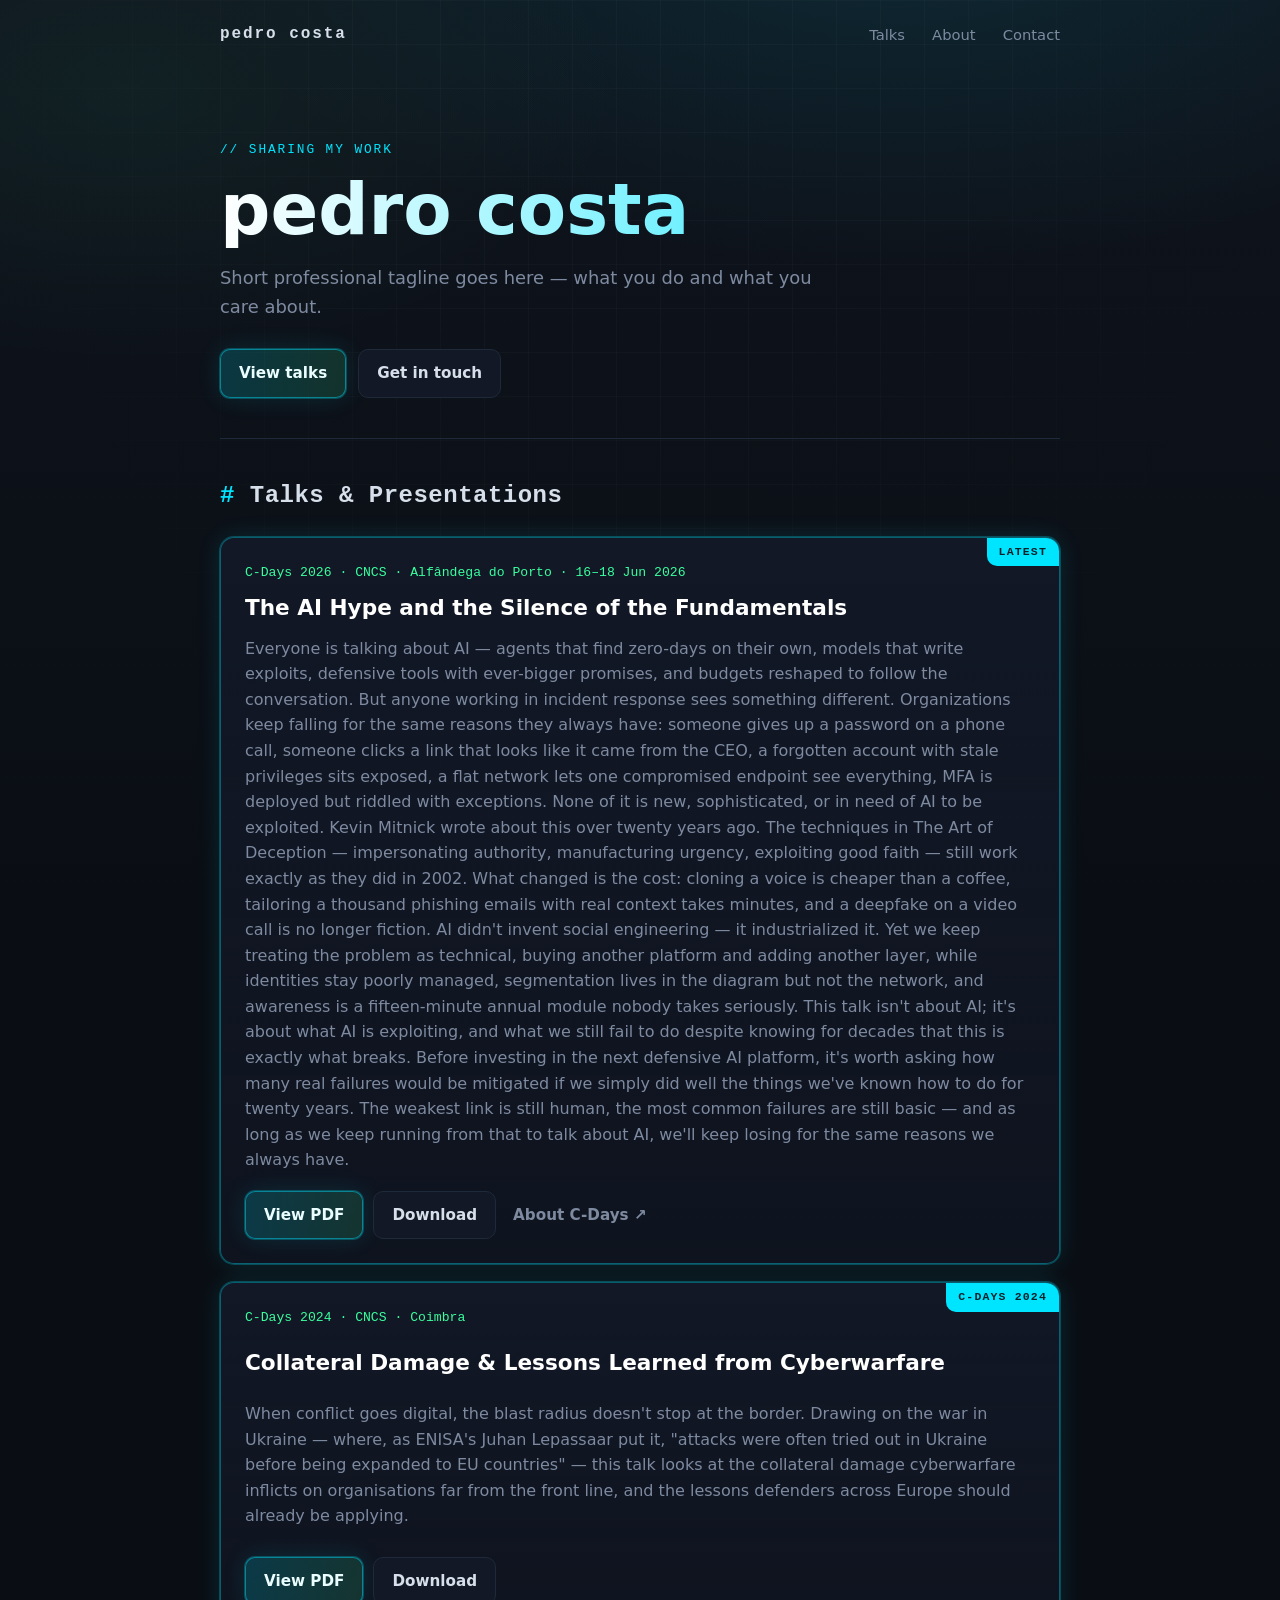
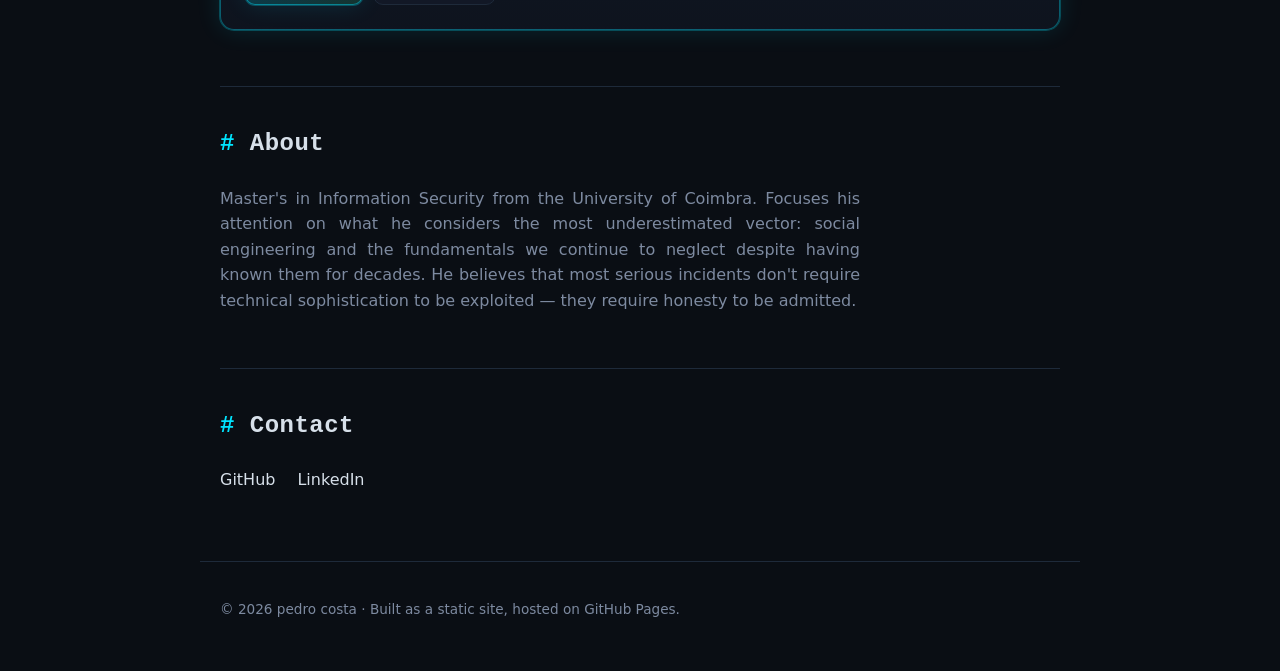
==== index.html @ d0ec18e5 "Update index.html" ====
<!DOCTYPE html>
<html lang="en">
<head>
  <meta charset="UTF-8" />
  <meta name="viewport" content="width=device-width, initial-scale=1.0" />
  <title>pedro costa — Work &amp; Talks</title>
  <meta name="description" content="Landing page sharing my work, talks, and presentations — including C-Days 2026." />
  <!-- Open Graph / social preview -->
  <meta property="og:type" content="website" />
  <meta property="og:title" content="pedro costa — Work &amp; Talks" />
  <meta property="og:description" content="My work, talks, and presentations — including C-Days 2026." />
  <meta property="og:url" content="https://github.com/w33w33/" />
  <link rel="icon" type="image/svg+xml" href="assets/favicon.svg" />
  <link rel="stylesheet" href="css/style.css" />
</head>
<body>
  <div class="bg-grid" aria-hidden="true"></div>
  <header class="nav">
    <a class="brand" href="#top">pedro&nbsp;costa</a>
    <nav class="nav-links">
      <a href="#talks">Talks</a>
      <a href="#about">About</a>
      <a href="#contact">Contact</a>
    </nav>
  </header>
  <main id="top">
    <!-- HERO -->
    <section class="hero">
      <p class="eyebrow">// sharing my work</p>
      <h1>pedro costa</h1>
      <p class="subtitle">
        Short professional tagline goes here — what you do and what you care about.
      </p>
      <div class="hero-cta">
        <a class="btn btn-primary" href="#talks">View talks</a>
        <a class="btn btn-ghost" href="#contact">Get in touch</a>
      </div>
    </section>
    <!-- TALKS -->
    <section id="talks" class="section">
      <h2 class="section-title"><span class="hash">#</span> Talks &amp; Presentations</h2>
      <!-- Featured: C-Days 2026 -->
      <article class="card featured">
        <div class="card-tag">Latest</div>
        <div class="card-body">
          <p class="card-meta">C-Days 2026 · CNCS · Alfândega do Porto · 16–18 Jun 2026</p>
          <h3 class="card-title">The AI Hype and the Silence of the Fundamentals</h3>
          <p class="card-text">
Everyone is talking about AI — agents that find zero-days on their own, models that write exploits, defensive tools with ever-bigger promises, and budgets reshaped to follow the conversation. But anyone working in incident response sees something different. Organizations keep falling for the same reasons they always have: someone gives up a password on a phone call, someone clicks a link that looks like it came from the CEO, a forgotten account with stale privileges sits exposed, a flat network lets one compromised endpoint see everything, MFA is deployed but riddled with exceptions. None of it is new, sophisticated, or in need of AI to be exploited.
Kevin Mitnick wrote about this over twenty years ago. The techniques in The Art of Deception — impersonating authority, manufacturing urgency, exploiting good faith — still work exactly as they did in 2002. What changed is the cost: cloning a voice is cheaper than a coffee, tailoring a thousand phishing emails with real context takes minutes, and a deepfake on a video call is no longer fiction. AI didn't invent social engineering — it industrialized it. Yet we keep treating the problem as technical, buying another platform and adding another layer, while identities stay poorly managed, segmentation lives in the diagram but not the network, and awareness is a fifteen-minute annual module nobody takes seriously.
This talk isn't about AI; it's about what AI is exploiting, and what we still fail to do despite knowing for decades that this is exactly what breaks. Before investing in the next defensive AI platform, it's worth asking how many real failures would be mitigated if we simply did well the things we've known how to do for twenty years. The weakest link is still human, the most common failures are still basic — and as long as we keep running from that to talk about AI, we'll keep losing for the same reasons we always have.
          </p>
          <div class="card-actions">
            <a class="btn btn-primary" href="assets/c-days-2026.pdf" target="_blank" rel="noopener">
              View PDF
            </a>
            <a class="btn btn-ghost" href="assets/c-days-2026.pdf" download>
              Download
            </a>
            <a class="btn btn-link" href="https://c-days.cncs.gov.pt/" target="_blank" rel="noopener">
              About C-Days ↗
            </a>
          </div>
        </div>
      </article>
      <!-- C-Days 2024 -->
      <article class="card featured">
        <div class="card-tag">C-Days 2024</div>
        <div class="card-body">
        <div class="card-actions">
          <p class="card-meta">C-Days 2024 · CNCS · Coimbra</p>
          <h3 class="card-title">Collateral Damage &amp; Lessons Learned from Cyberwarfare</h3>
          <p class="card-text">
            When conflict goes digital, the blast radius doesn't stop at the border.
            Drawing on the war in Ukraine — where, as ENISA's Juhan Lepassaar put it,
            "attacks were often tried out in Ukraine before being expanded to EU
            countries" — this talk looks at the collateral damage cyberwarfare
            inflicts on organisations far from the front line, and the lessons
            defenders across Europe should already be applying.
          </p>
          <div class="card-actions">
            <a class="btn btn-primary" href="assets/c-days-2024.pdf" target="_blank" rel="noopener">
              View PDF
            </a>
            <a class="btn btn-ghost" href="assets/c-days-2024.pdf" download>
              Download
            </a>
          </div>
        </div>
      </article>
    </section>
    <!-- ABOUT -->

    <section id="about" class="section">
      <h2 class="section-title"><span class="hash">#</span> About</h2>
      <p class="prose" style="text-align: justify;">
Master's in Information Security from the University of Coimbra. Focuses his attention on what he considers the most underestimated vector: social engineering and the fundamentals we continue to neglect despite having known them for decades. He believes that most serious incidents don't require technical sophistication to be exploited — they require honesty to be admitted.
      </p>
    </section>

    <!-- CONTACT -->
    <section id="contact" class="section">
      <h2 class="section-title"><span class="hash">#</span> Contact</h2>
      <ul class="links">
        <li><a href="https://github.com/w33w33" target="_blank" rel="noopener">GitHub</a></li>
        <li><a href="https://www.linkedin.com/in/osoriocosta/" target="_blank" rel="noopener">LinkedIn</a></li>
      </ul>
    </section>
  </main>
  <footer class="footer">
    <p>© <span id="year"></span> pedro costa · Built as a static site, hosted on GitHub Pages.</p>
  </footer>
  <script>
    document.getElementById('year').textContent = new Date().getFullYear();
  </script>
</body>
</html>
---- css/style.css ----
:root {
  --bg: #0a0e14;
  --bg-2: #0f141d;
  --panel: #121826;
  --border: #1e2a3a;
  --text: #d7e0ea;
  --muted: #7d8aa0;
  --accent: #00e5ff;
  --accent-2: #39ff9e;
  --glow: 0 0 0 1px rgba(0, 229, 255, .25), 0 0 24px rgba(0, 229, 255, .12);
  --radius: 14px;
  --maxw: 880px;
}

* { box-sizing: border-box; }

html { scroll-behavior: smooth; }

body {
  margin: 0;
  background: var(--bg);
  color: var(--text);
  font-family: ui-sans-serif, system-ui, -apple-system, "Segoe UI", Roboto, Helvetica, Arial, sans-serif;
  line-height: 1.6;
  -webkit-font-smoothing: antialiased;
}

/* Subtle animated grid backdrop */
.bg-grid {
  position: fixed;
  inset: 0;
  z-index: -1;
  background:
    radial-gradient(1200px 600px at 70% -10%, rgba(0, 229, 255, .10), transparent 60%),
    radial-gradient(900px 500px at 10% 10%, rgba(57, 255, 158, .06), transparent 55%),
    linear-gradient(var(--bg-2), var(--bg));
}
.bg-grid::after {
  content: "";
  position: absolute;
  inset: 0;
  background-image:
    linear-gradient(rgba(255,255,255,.025) 1px, transparent 1px),
    linear-gradient(90deg, rgba(255,255,255,.025) 1px, transparent 1px);
  background-size: 44px 44px;
  mask-image: radial-gradient(ellipse at 50% 0%, #000 30%, transparent 80%);
}

a { color: var(--accent); text-decoration: none; }
a:hover { text-decoration: underline; }

code {
  font-family: ui-monospace, "SF Mono", Menlo, Consolas, monospace;
  background: rgba(0, 229, 255, .08);
  border: 1px solid var(--border);
  padding: .05em .4em;
  border-radius: 6px;
  font-size: .9em;
  color: var(--accent-2);
}

/* NAV */
.nav {
  max-width: var(--maxw);
  margin: 0 auto;
  padding: 22px 20px;
  display: flex;
  align-items: center;
  justify-content: space-between;
}
.brand {
  font-family: ui-monospace, monospace;
  font-weight: 700;
  letter-spacing: .12em;
  color: var(--text);
}
.brand:hover { text-decoration: none; color: var(--accent); }
.nav-links a {
  color: var(--muted);
  margin-left: 22px;
  font-size: .92rem;
}
.nav-links a:hover { color: var(--accent); text-decoration: none; }

main { max-width: var(--maxw); margin: 0 auto; padding: 0 20px; }

/* HERO */
.hero { padding: 70px 0 40px; }
.eyebrow {
  font-family: ui-monospace, monospace;
  color: var(--accent);
  letter-spacing: .15em;
  text-transform: uppercase;
  font-size: .8rem;
  margin: 0 0 14px;
}
.hero h1 {
  font-size: clamp(2.6rem, 7vw, 4.4rem);
  line-height: 1.05;
  margin: 0 0 16px;
  background: linear-gradient(90deg, #fff, var(--accent));
  -webkit-background-clip: text;
  background-clip: text;
  color: transparent;
}
.subtitle { color: var(--muted); font-size: 1.12rem; max-width: 620px; margin: 0 0 28px; }
.hero-cta { display: flex; gap: 12px; flex-wrap: wrap; }

/* BUTTONS */
.btn {
  display: inline-block;
  padding: 11px 18px;
  border-radius: 10px;
  font-weight: 600;
  font-size: .95rem;
  border: 1px solid var(--border);
  transition: transform .12s ease, box-shadow .2s ease, border-color .2s ease;
}
.btn:hover { transform: translateY(-1px); text-decoration: none; }
.btn-primary {
  background: linear-gradient(90deg, rgba(0,229,255,.18), rgba(57,255,158,.14));
  color: #eafdff;
  border-color: rgba(0, 229, 255, .45);
  box-shadow: var(--glow);
}
.btn-ghost { background: var(--panel); color: var(--text); }
.btn-ghost:hover { border-color: var(--accent); }
.btn-link { background: transparent; border-color: transparent; color: var(--muted); padding-left: 6px; }
.btn-link:hover { color: var(--accent); }

/* SECTIONS */
.section { padding: 38px 0; border-top: 1px solid var(--border); }
.section-title {
  font-size: 1.5rem;
  margin: 0 0 22px;
  font-family: ui-monospace, monospace;
  letter-spacing: .02em;
}
.hash { color: var(--accent); }

.prose { color: var(--muted); max-width: 640px; }

/* CARDS */
.card {
  background: linear-gradient(180deg, var(--panel), rgba(18,24,38,.6));
  border: 1px solid var(--border);
  border-radius: var(--radius);
  margin-bottom: 18px;
  overflow: hidden;
  position: relative;
}
.card.featured { border-color: rgba(0, 229, 255, .35); box-shadow: var(--glow); }
.card-tag {
  position: absolute;
  top: 0; right: 0;
  background: var(--accent);
  color: #03222a;
  font-family: ui-monospace, monospace;
  font-size: .72rem;
  font-weight: 700;
  letter-spacing: .1em;
  text-transform: uppercase;
  padding: 5px 12px;
  border-bottom-left-radius: 10px;
}
.card-body { padding: 24px; }
.card-meta {
  font-family: ui-monospace, monospace;
  color: var(--accent-2);
  font-size: .82rem;
  margin: 0 0 8px;
}
.card-title { font-size: 1.35rem; margin: 0 0 10px; color: #fff; }
.card-text { color: var(--muted); margin: 0 0 18px; }
.card-actions { display: flex; gap: 10px; flex-wrap: wrap; align-items: center; }

/* LINKS LIST */
.links { list-style: none; padding: 0; margin: 0; display: flex; gap: 22px; flex-wrap: wrap; }
.links a { color: var(--text); }
.links a:hover { color: var(--accent); }

/* FOOTER */
.footer {
  max-width: var(--maxw);
  margin: 30px auto 50px;
  padding: 24px 20px 0;
  border-top: 1px solid var(--border);
  color: var(--muted);
  font-size: .85rem;
}

@media (max-width: 560px) {
  .nav-links a { margin-left: 14px; }
  .hero { padding: 48px 0 30px; }
}
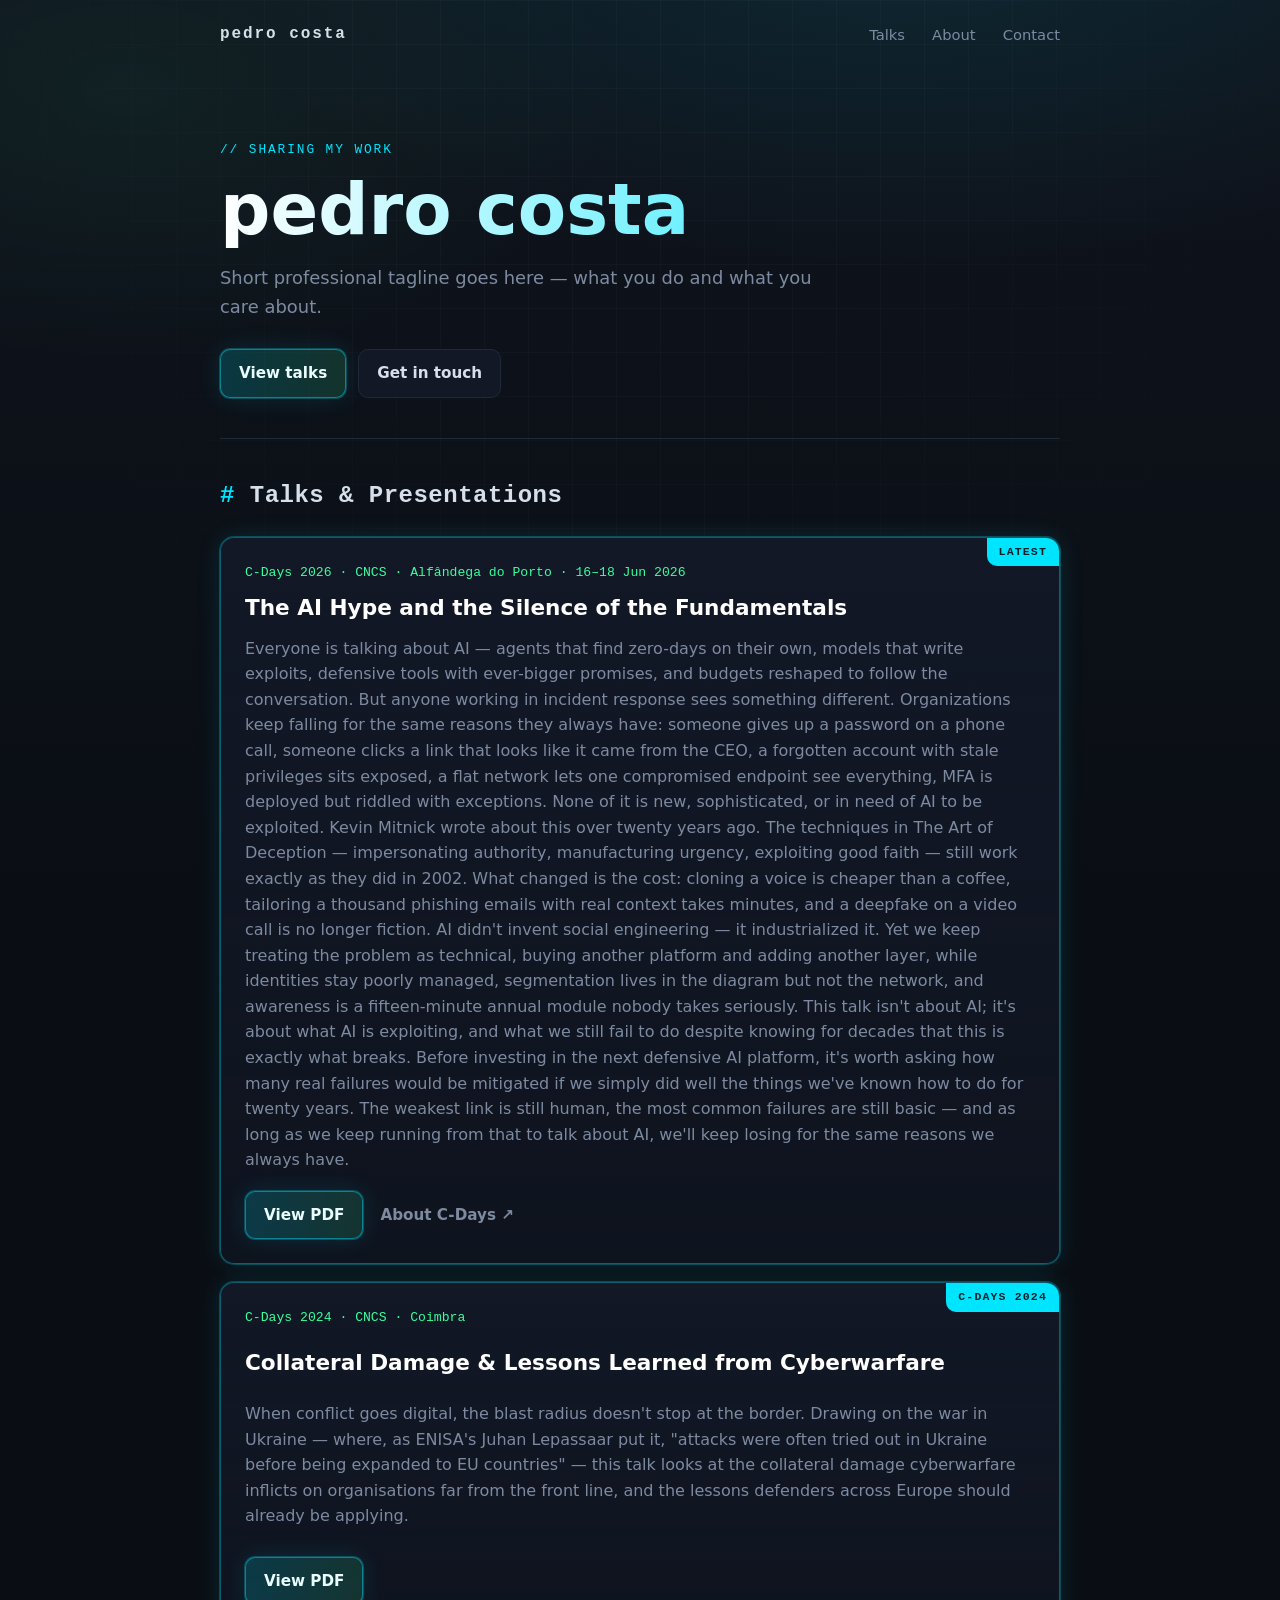
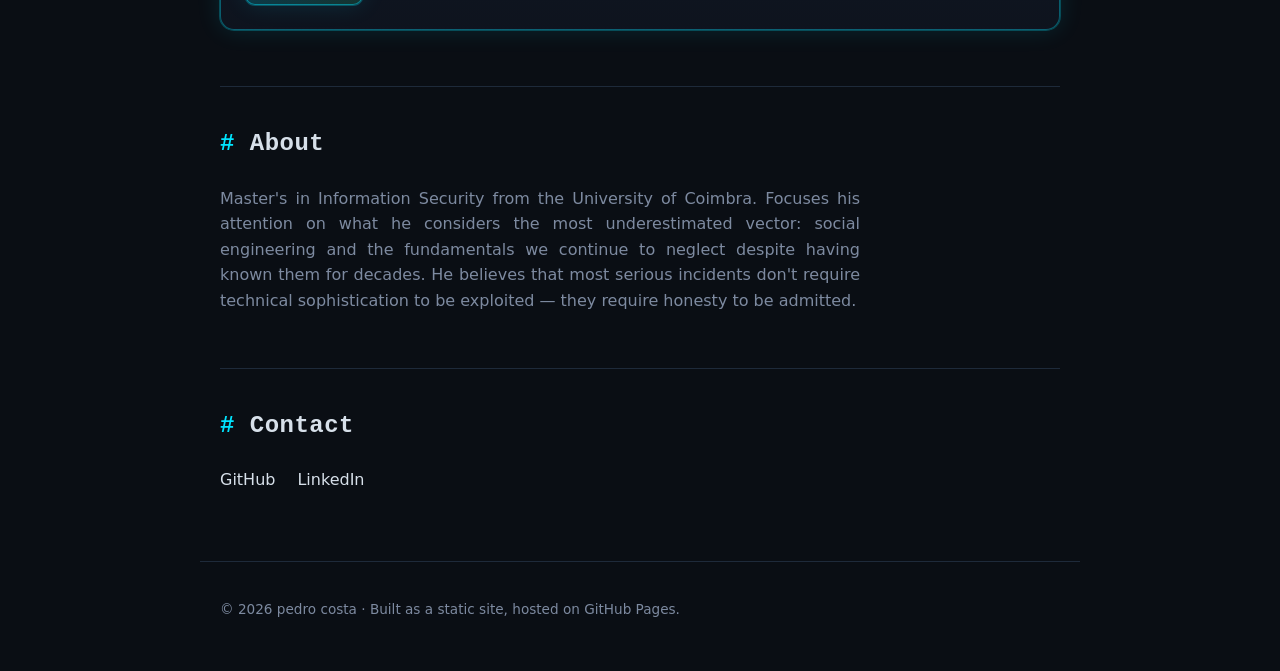
==== commit 8b8f2592: "Update index.html" ====
--- a/index.html
+++ b/index.html
@@ -54,9 +54,6 @@
             <a class="btn btn-primary" href="assets/c-days-2026.pdf" target="_blank" rel="noopener">
               View PDF
             </a>
-            <a class="btn btn-ghost" href="assets/c-days-2026.pdf" download>
-              Download
-            </a>
             <a class="btn btn-link" href="https://c-days.cncs.gov.pt/" target="_blank" rel="noopener">
               About C-Days ↗
             </a>
@@ -81,9 +78,6 @@
           <div class="card-actions">
             <a class="btn btn-primary" href="assets/c-days-2024.pdf" target="_blank" rel="noopener">
               View PDF
-            </a>
-            <a class="btn btn-ghost" href="assets/c-days-2024.pdf" download>
-              Download
             </a>
           </div>
         </div>
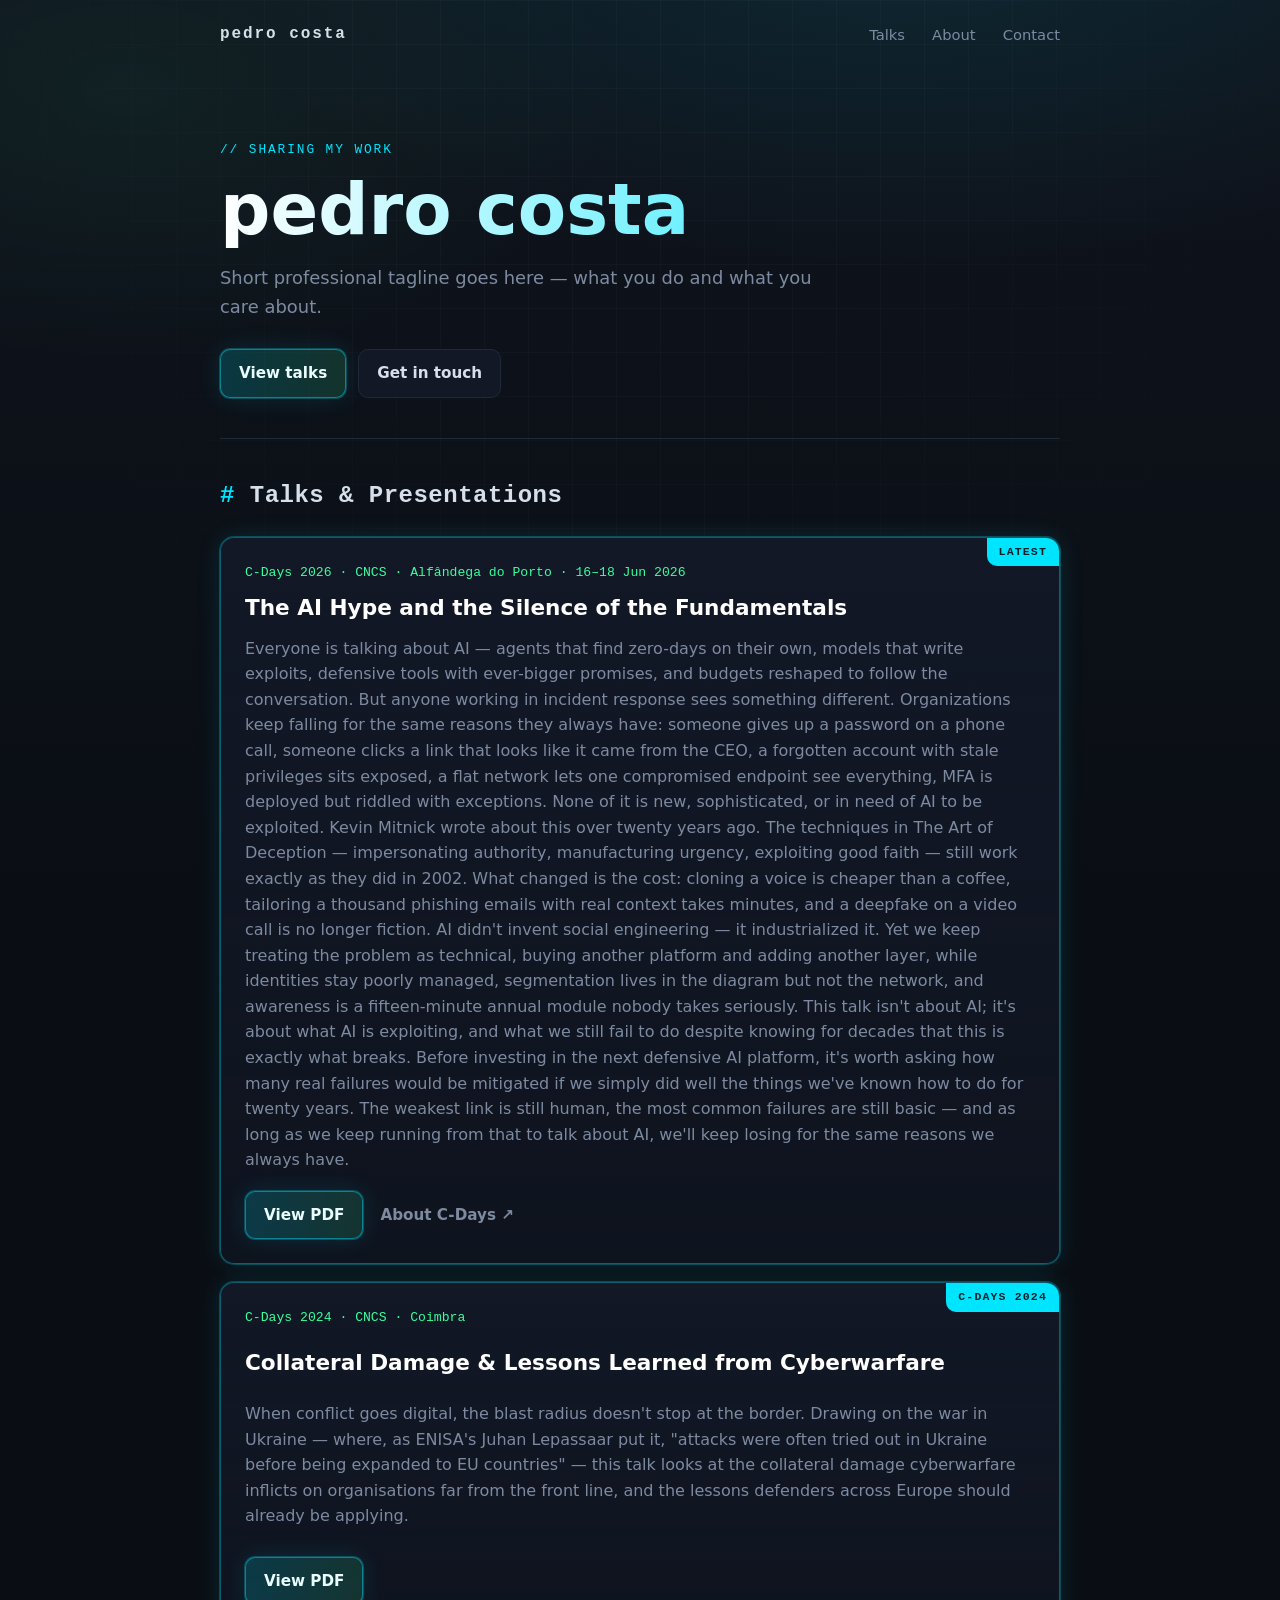
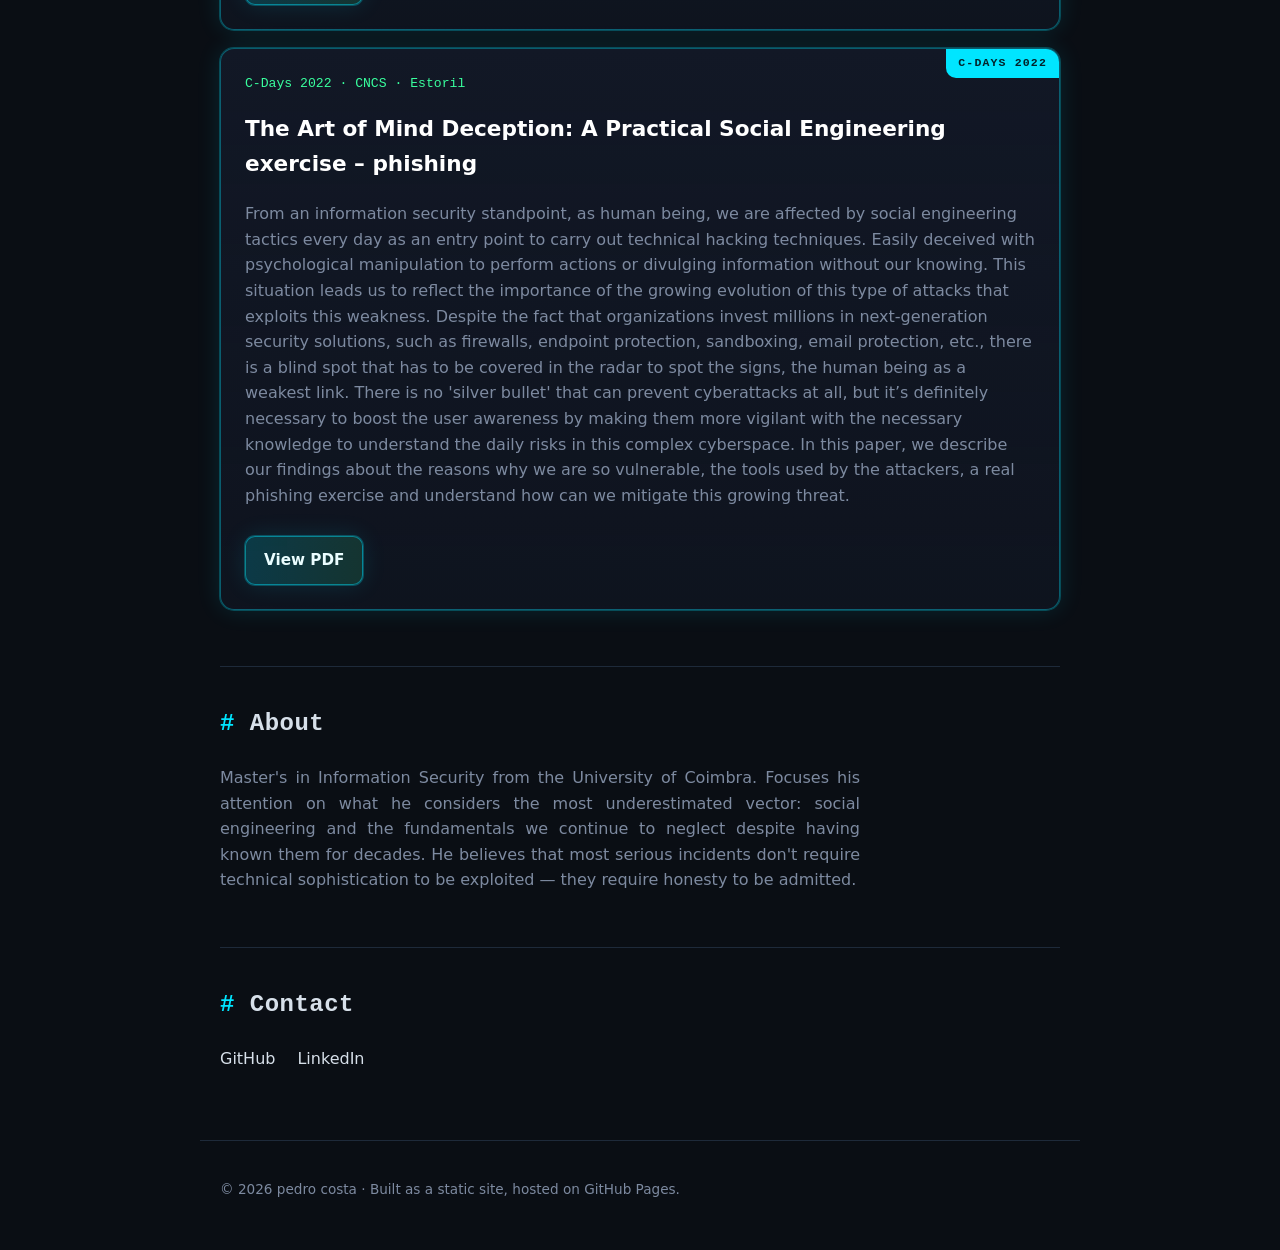
==== commit f9a7d232: "Update index.html" ====
--- a/index.html
+++ b/index.html
@@ -82,6 +82,23 @@
           </div>
         </div>
       </article>
+ <!-- C-Days 2022 -->
+      <article class="card featured">
+        <div class="card-tag">C-Days 2022</div>
+        <div class="card-body">
+        <div class="card-actions">
+          <p class="card-meta">C-Days 2022 · CNCS · Estoril</p>
+          <h3 class="card-title">The Art of Mind Deception: A Practical Social Engineering exercise – phishing</h3>
+          <p class="card-text">
+From an information security standpoint, as human being, we are affected by social engineering tactics every day as an entry point to carry out technical hacking techniques. Easily deceived with psychological manipulation to perform actions or divulging information without our knowing. This situation leads us to reflect the importance of the growing evolution of this type of attacks that exploits this weakness. Despite the fact that organizations invest millions in next-generation security solutions, such as firewalls, endpoint protection, sandboxing, email protection, etc., there is a blind spot that has to be covered in the radar to spot the signs, the human being as a weakest link. There is no 'silver bullet' that can prevent cyberattacks at all, but it’s definitely necessary to boost the user awareness by making them more vigilant with the necessary knowledge to understand the daily risks in this complex cyberspace. In this paper, we describe our findings about the reasons why we are so vulnerable, the tools used by the attackers, a real phishing exercise and understand how can we mitigate this growing threat.
+          </p>
+          <div class="card-actions">
+            <a class="btn btn-primary" href="assets/c-days-2022.pdf" target="_blank" rel="noopener">
+              View PDF
+            </a>
+          </div>
+        </div>
+      </article>      
     </section>
     <!-- ABOUT -->
 
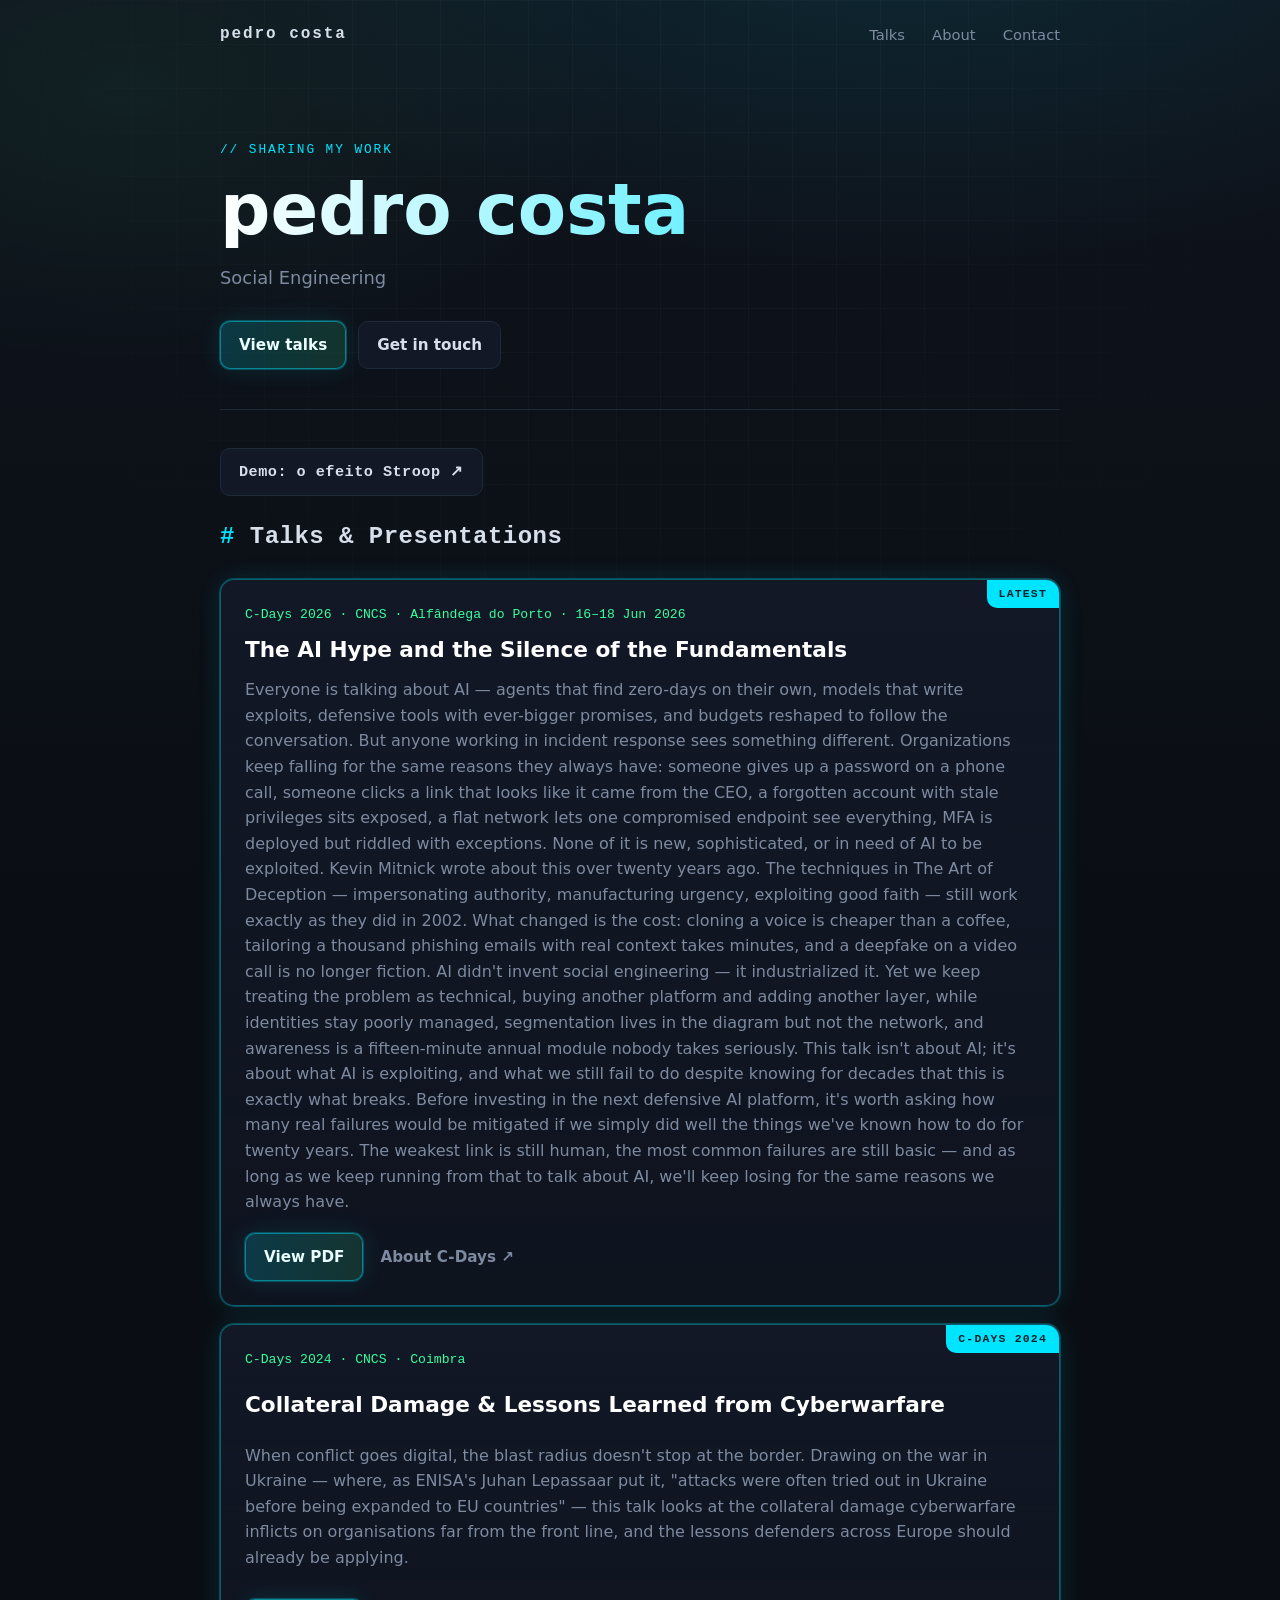
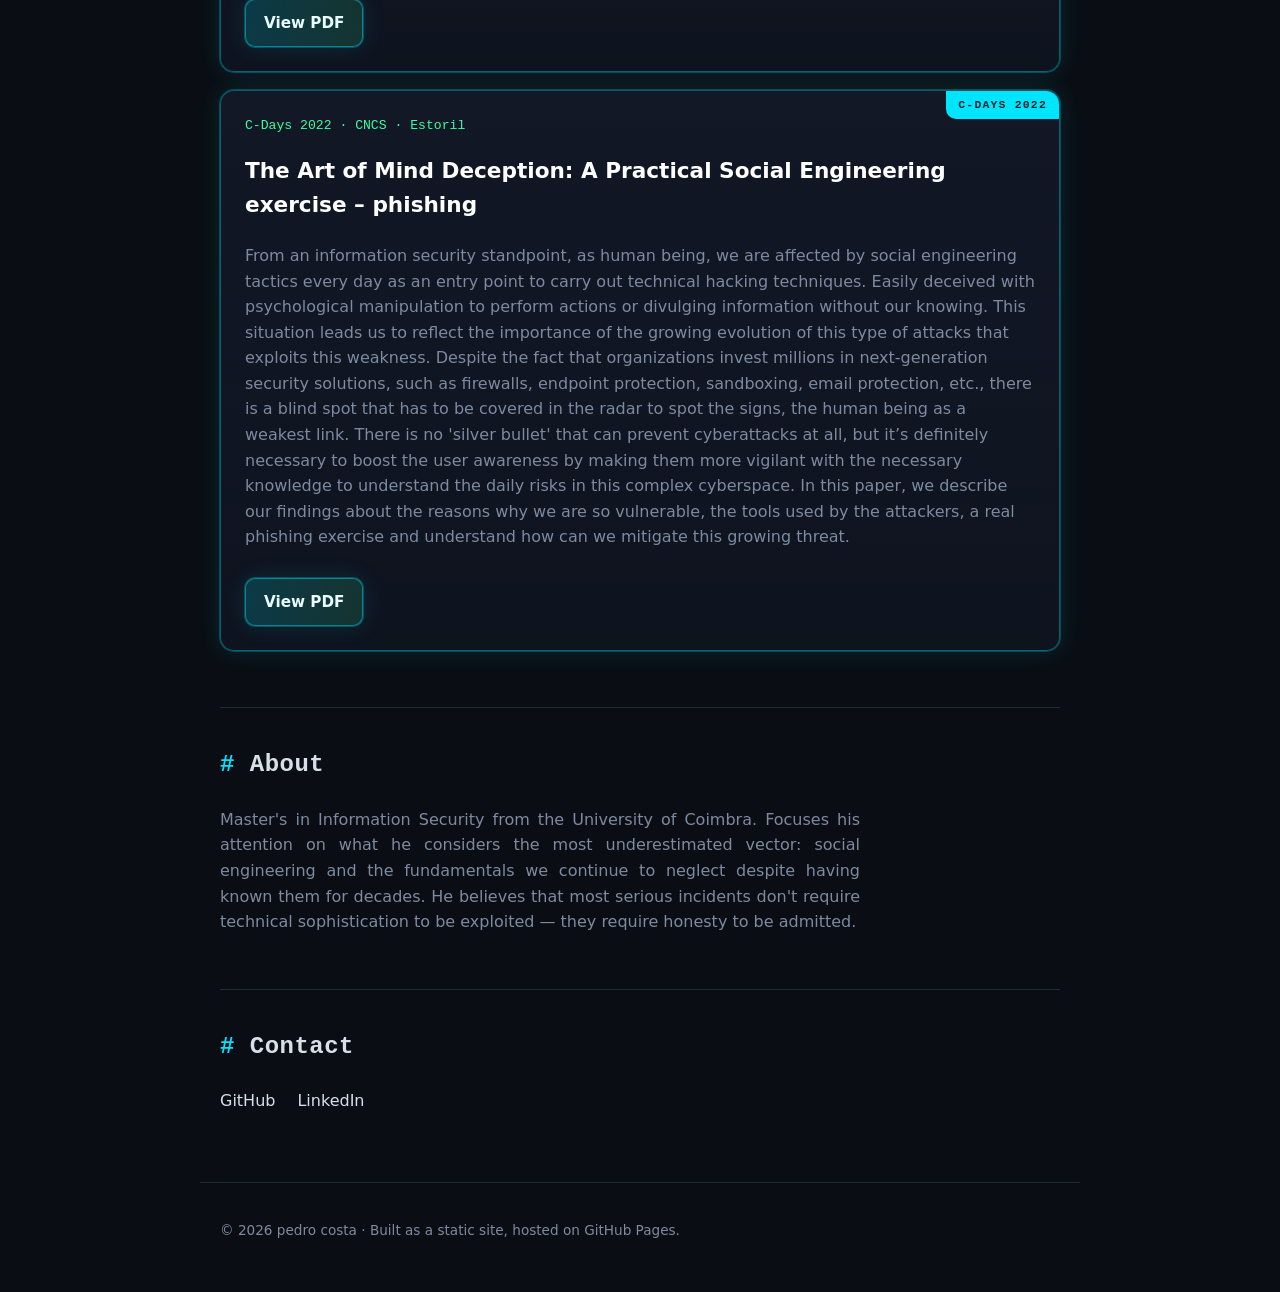
==== commit d00e64d0: "Update index.html" ====
--- a/index.html
+++ b/index.html
@@ -29,7 +29,7 @@
       <p class="eyebrow">// sharing my work</p>
       <h1>pedro costa</h1>
       <p class="subtitle">
-        Short professional tagline goes here — what you do and what you care about.
+        Social Engineering 
       </p>
       <div class="hero-cta">
         <a class="btn btn-primary" href="#talks">View talks</a>
@@ -38,6 +38,10 @@
     </section>
     <!-- TALKS -->
     <section id="talks" class="section">
+       <h2 class="section-title"><span class="hash">
+       <a class="btn btn-ghost" href="stroop.html" target="_blank" rel="noopener">
+  Demo: o efeito Stroop ↗</a>
+       </h2>
       <h2 class="section-title"><span class="hash">#</span> Talks &amp; Presentations</h2>
       <!-- Featured: C-Days 2026 -->
       <article class="card featured">
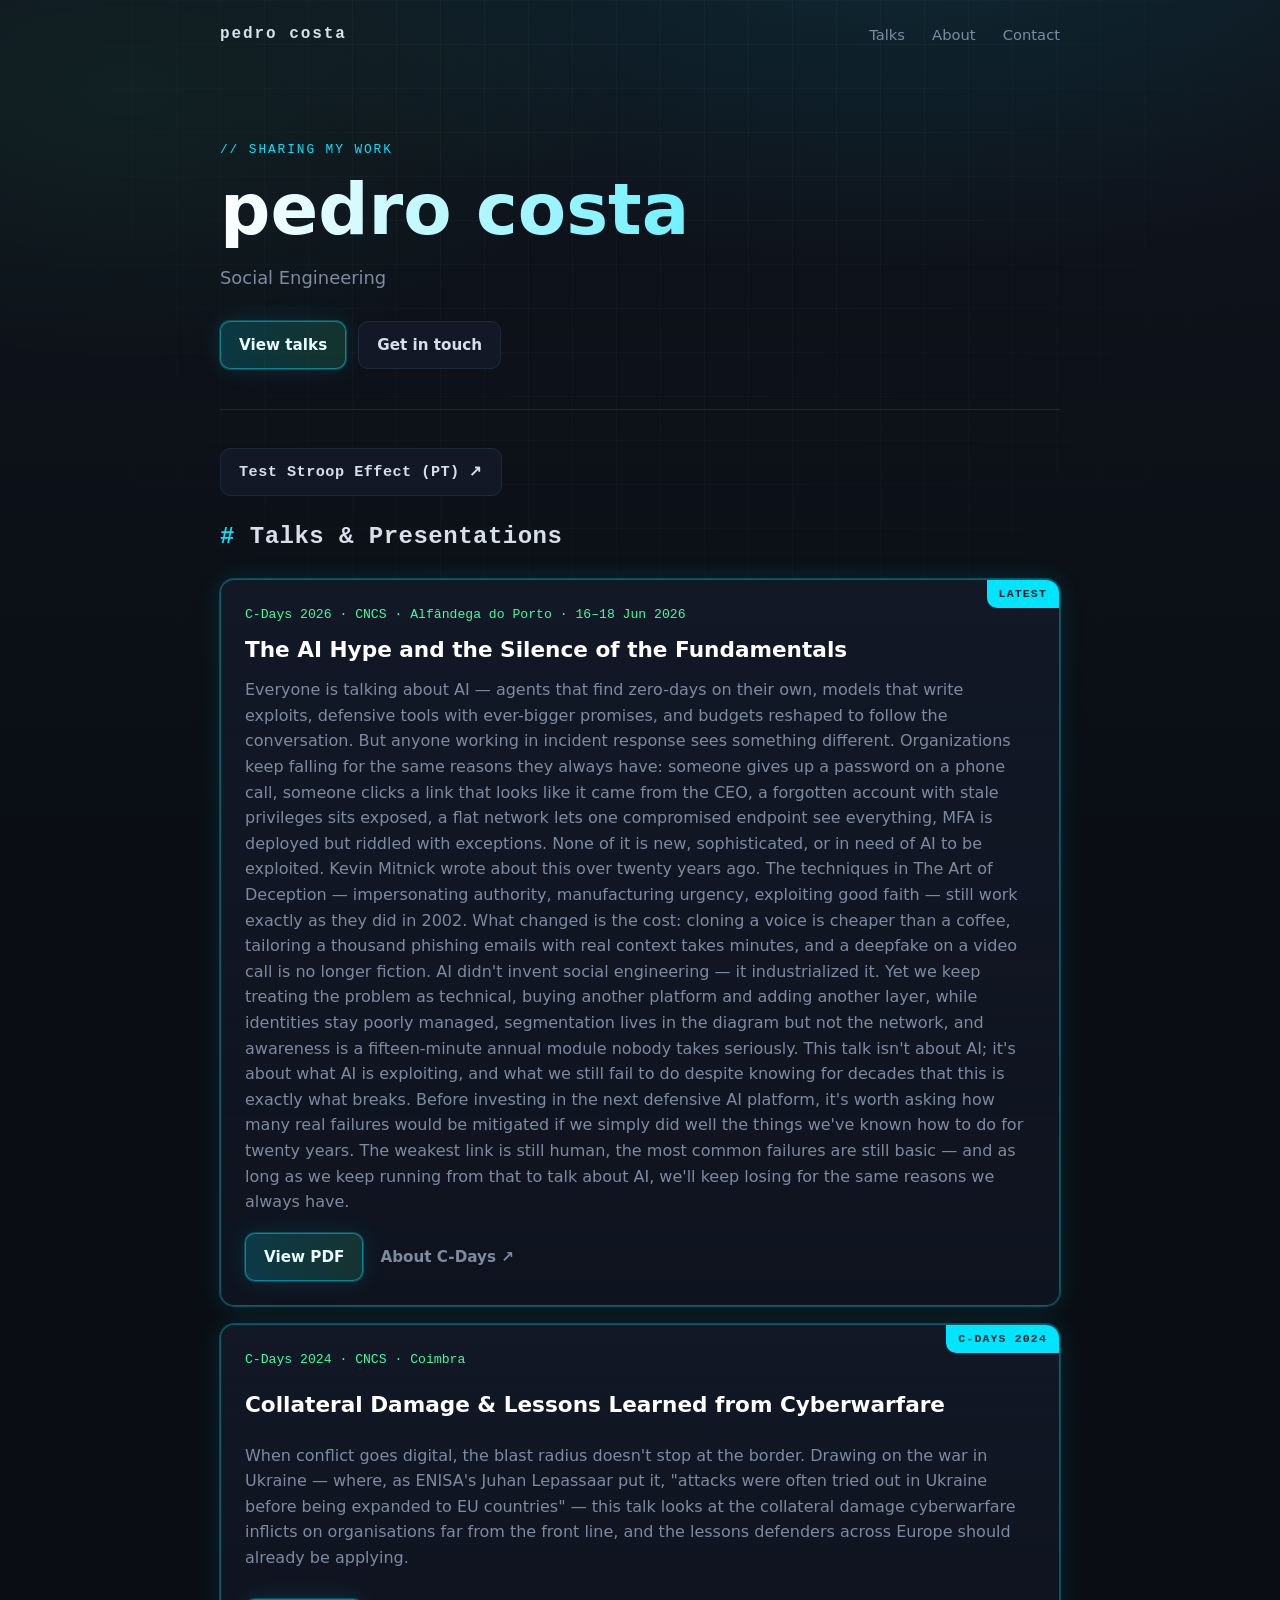
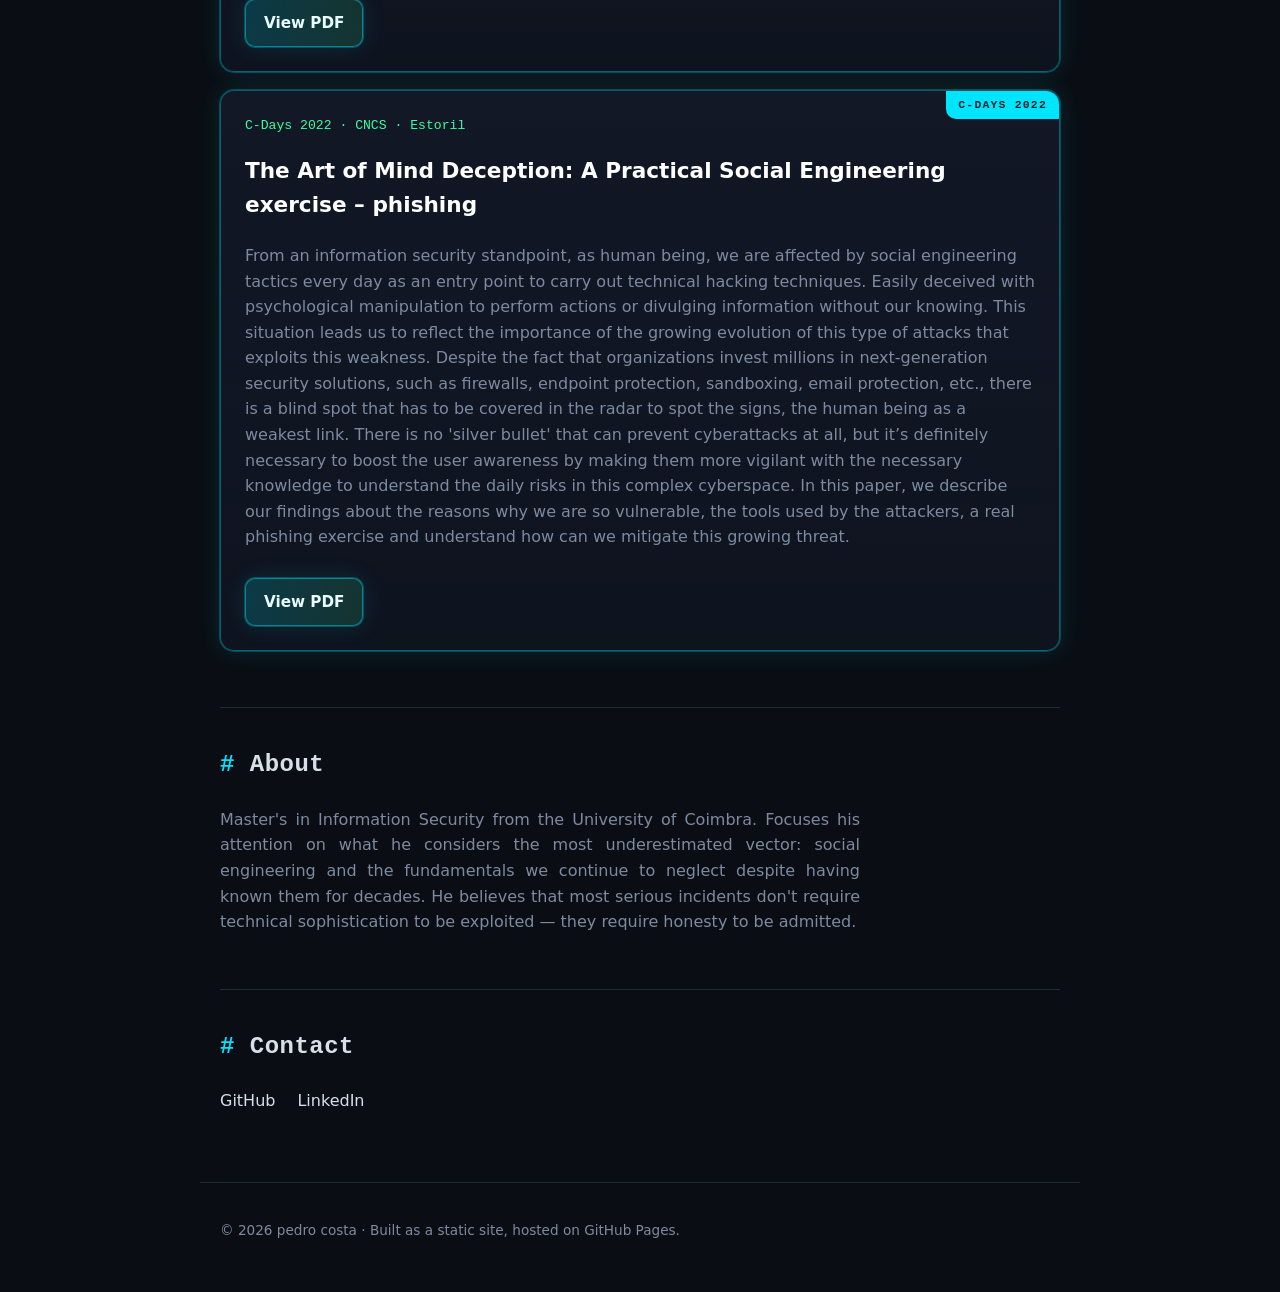
==== commit 5aafa8e6: "Update index.html" ====
--- a/index.html
+++ b/index.html
@@ -40,7 +40,7 @@
     <section id="talks" class="section">
        <h2 class="section-title"><span class="hash">
        <a class="btn btn-ghost" href="stroop.html" target="_blank" rel="noopener">
-  Demo: o efeito Stroop ↗</a>
+  Test Stroop Effect (PT) ↗</a>
        </h2>
       <h2 class="section-title"><span class="hash">#</span> Talks &amp; Presentations</h2>
       <!-- Featured: C-Days 2026 -->
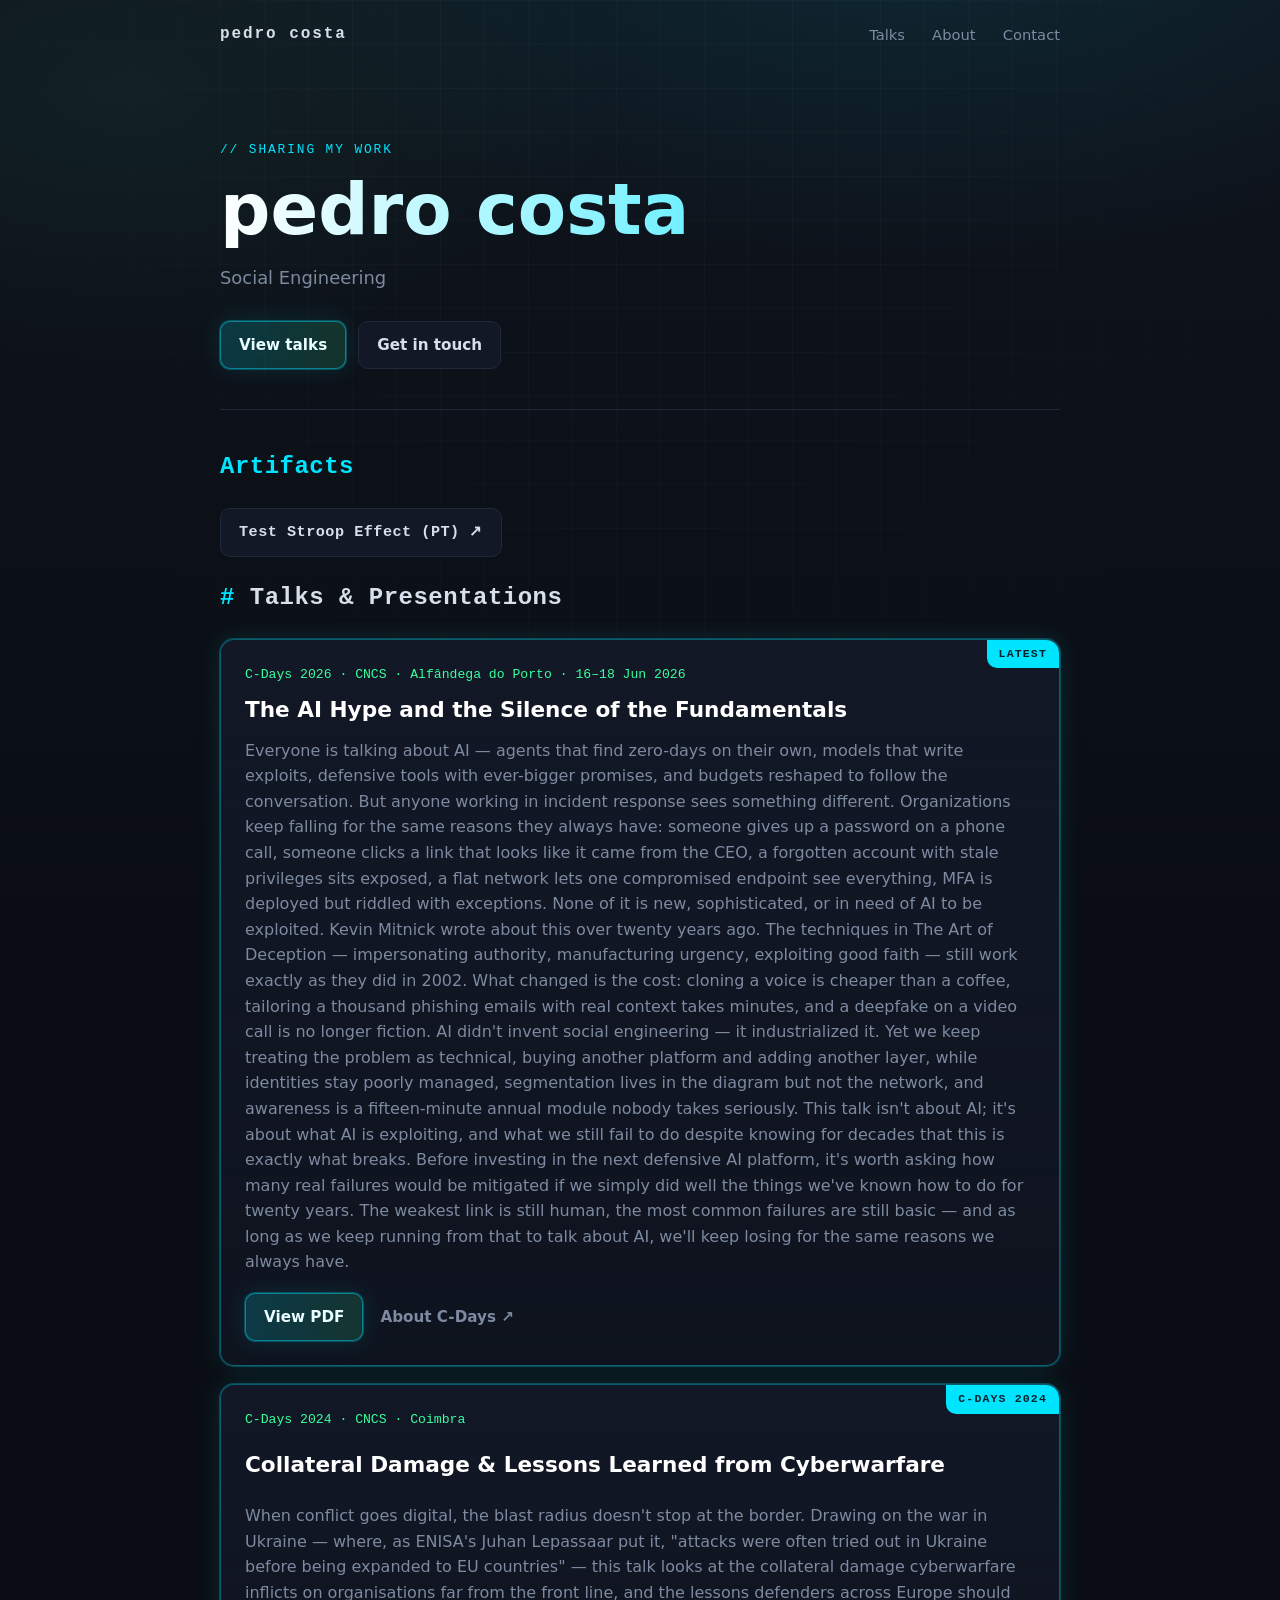
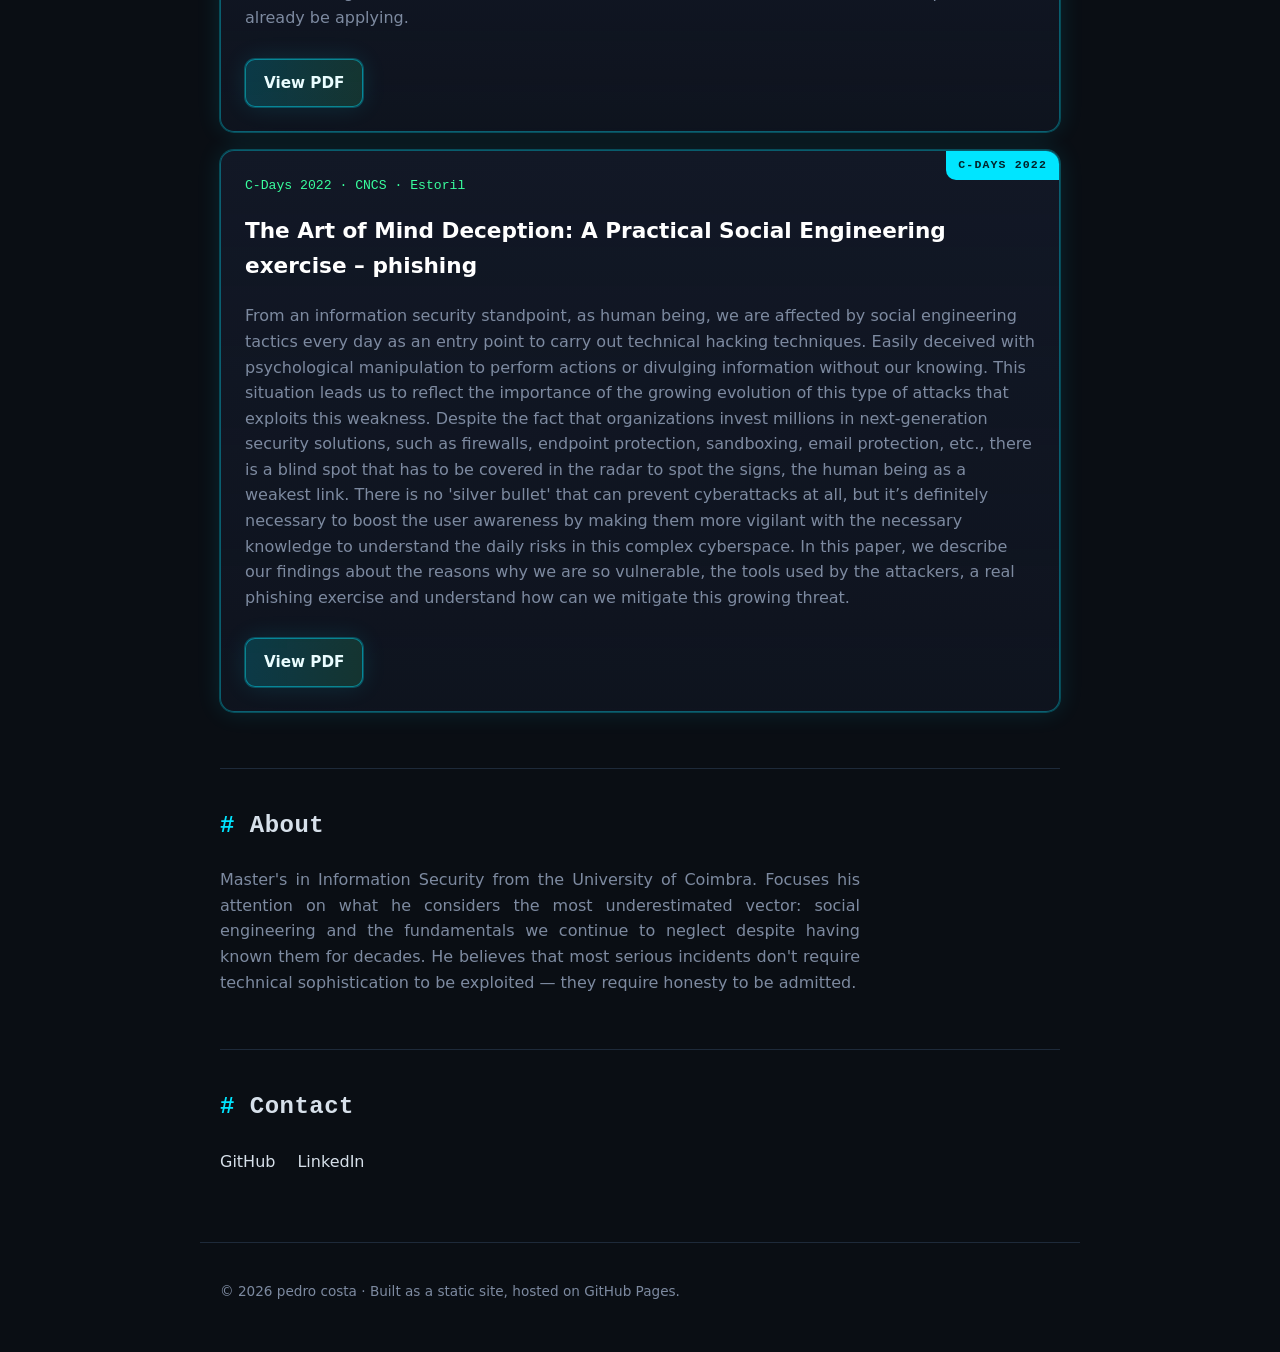
==== commit 01fe178e: "Update index.html" ====
--- a/index.html
+++ b/index.html
@@ -39,6 +39,7 @@
     <!-- TALKS -->
     <section id="talks" class="section">
        <h2 class="section-title"><span class="hash">
+         <h2 class="section-title"><span class="hash">Artifacts</h2>
        <a class="btn btn-ghost" href="stroop.html" target="_blank" rel="noopener">
   Test Stroop Effect (PT) ↗</a>
        </h2>
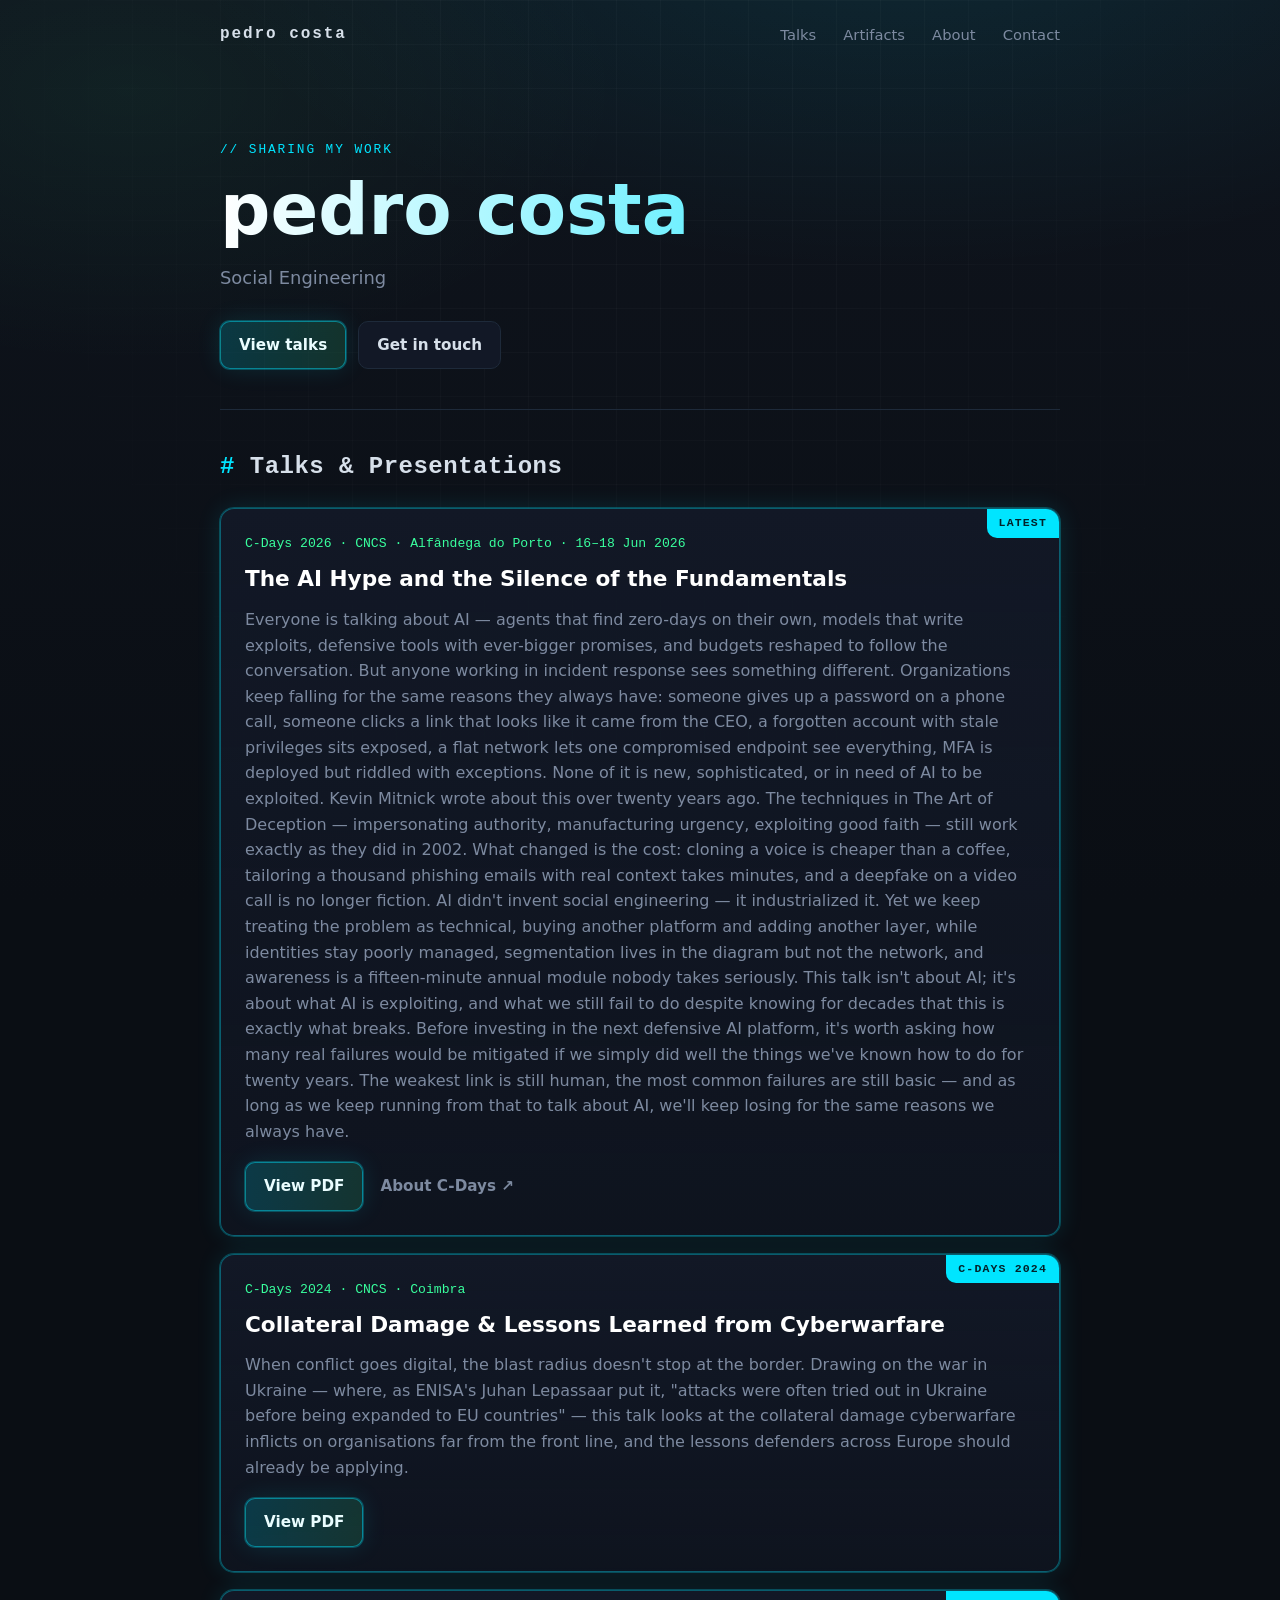
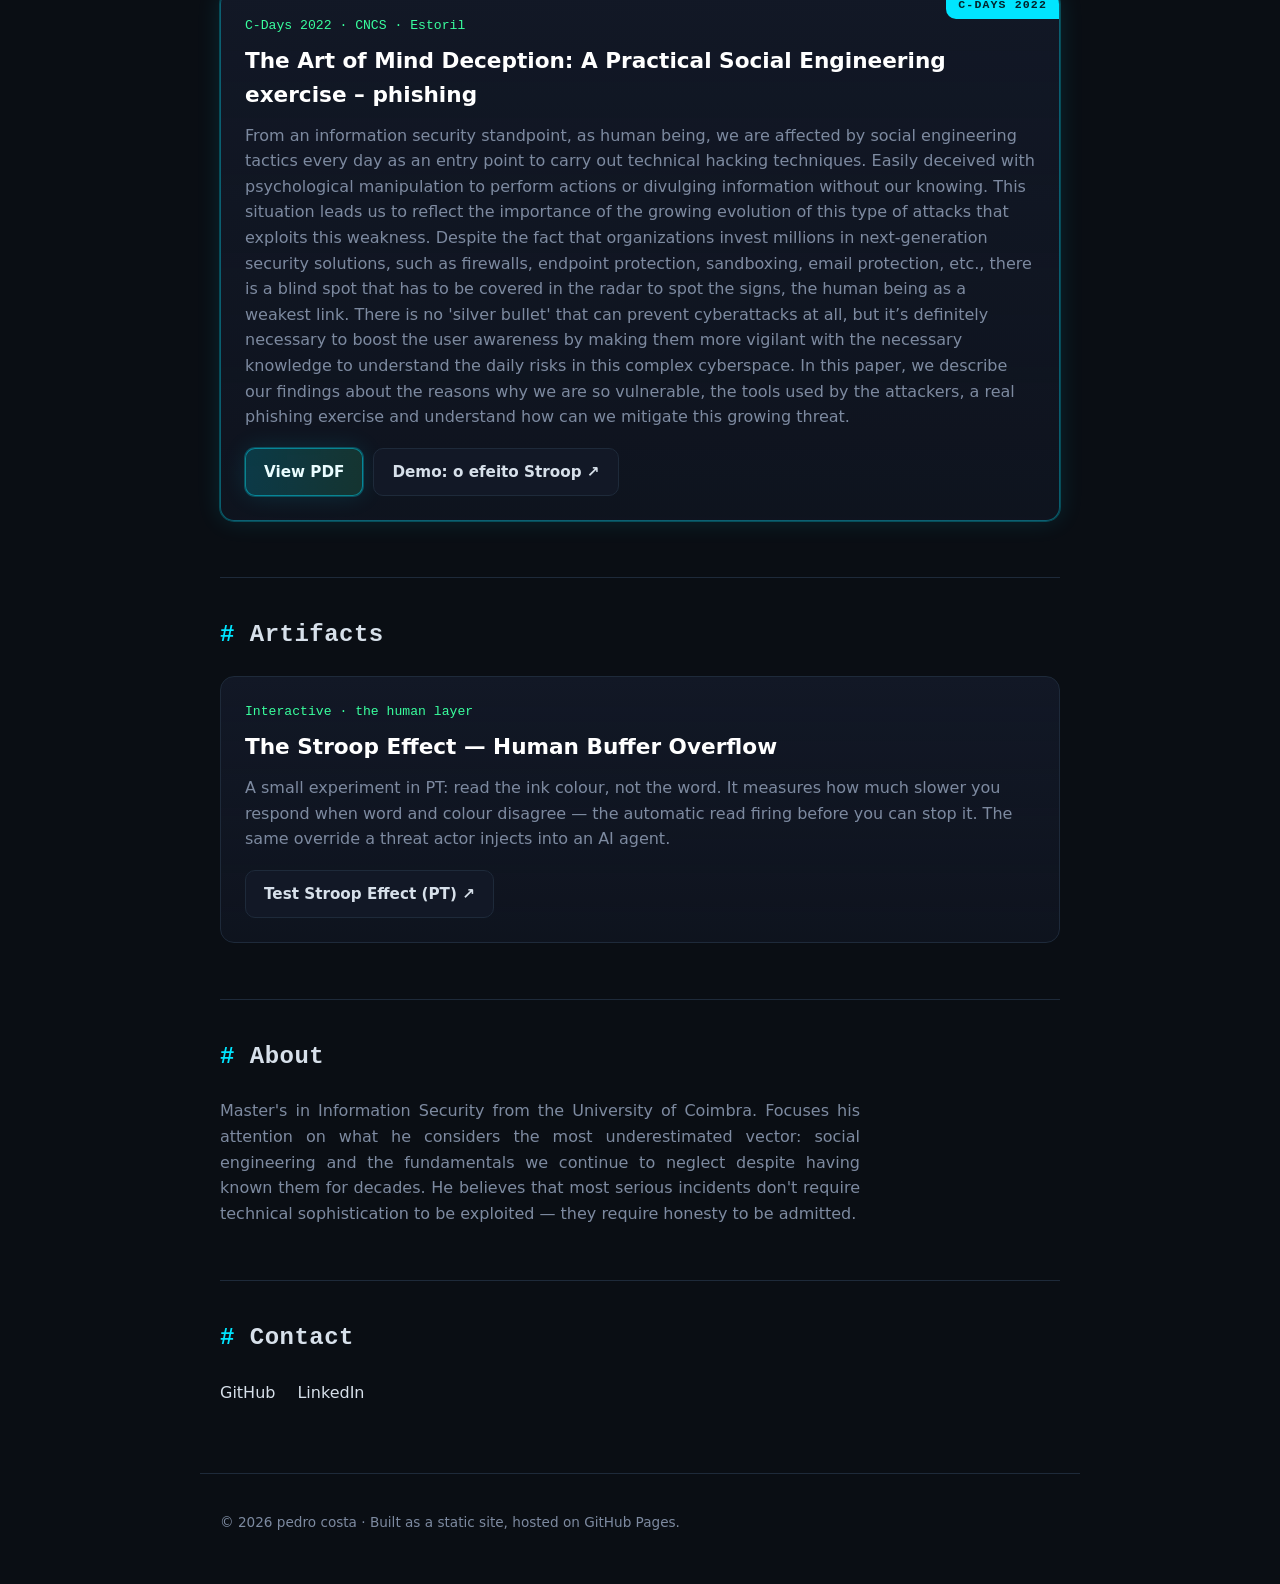
==== commit 62080793: "Update index.html" ====
--- a/index.html
+++ b/index.html
@@ -19,6 +19,7 @@
     <a class="brand" href="#top">pedro&nbsp;costa</a>
     <nav class="nav-links">
       <a href="#talks">Talks</a>
+      <a href="#artifacts">Artifacts</a>
       <a href="#about">About</a>
       <a href="#contact">Contact</a>
     </nav>
@@ -29,21 +30,18 @@
       <p class="eyebrow">// sharing my work</p>
       <h1>pedro costa</h1>
       <p class="subtitle">
-        Social Engineering 
+        Social Engineering
       </p>
       <div class="hero-cta">
         <a class="btn btn-primary" href="#talks">View talks</a>
         <a class="btn btn-ghost" href="#contact">Get in touch</a>
       </div>
     </section>
+
     <!-- TALKS -->
     <section id="talks" class="section">
-       <h2 class="section-title"><span class="hash">
-         <h2 class="section-title"><span class="hash">Artifacts</h2>
-       <a class="btn btn-ghost" href="stroop.html" target="_blank" rel="noopener">
-  Test Stroop Effect (PT) ↗</a>
-       </h2>
       <h2 class="section-title"><span class="hash">#</span> Talks &amp; Presentations</h2>
+
       <!-- Featured: C-Days 2026 -->
       <article class="card featured">
         <div class="card-tag">Latest</div>
@@ -65,11 +63,11 @@
           </div>
         </div>
       </article>
+
       <!-- C-Days 2024 -->
       <article class="card featured">
         <div class="card-tag">C-Days 2024</div>
         <div class="card-body">
-        <div class="card-actions">
           <p class="card-meta">C-Days 2024 · CNCS · Coimbra</p>
           <h3 class="card-title">Collateral Damage &amp; Lessons Learned from Cyberwarfare</h3>
           <p class="card-text">
@@ -87,11 +85,11 @@
           </div>
         </div>
       </article>
- <!-- C-Days 2022 -->
+
+      <!-- C-Days 2022 -->
       <article class="card featured">
         <div class="card-tag">C-Days 2022</div>
         <div class="card-body">
-        <div class="card-actions">
           <p class="card-meta">C-Days 2022 · CNCS · Estoril</p>
           <h3 class="card-title">The Art of Mind Deception: A Practical Social Engineering exercise – phishing</h3>
           <p class="card-text">
@@ -101,12 +99,36 @@
             <a class="btn btn-primary" href="assets/c-days-2022.pdf" target="_blank" rel="noopener">
               View PDF
             </a>
+            <a class="btn btn-ghost" href="stroop.html" target="_blank" rel="noopener">
+              Demo: o efeito Stroop ↗
+            </a>
           </div>
         </div>
-      </article>      
+      </article>
     </section>
+
+    <!-- ARTIFACTS -->
+    <section id="artifacts" class="section">
+      <h2 class="section-title"><span class="hash">#</span> Artifacts</h2>
+      <article class="card">
+        <div class="card-body">
+          <p class="card-meta">Interactive · the human layer</p>
+          <h3 class="card-title">The Stroop Effect — Human Buffer Overflow</h3>
+          <p class="card-text">
+            A small experiment in PT: read the ink colour, not the word. It measures how much
+            slower you respond when word and colour disagree — the automatic read firing before
+            you can stop it. The same override a threat actor injects into an AI agent.
+          </p>
+          <div class="card-actions">
+            <a class="btn btn-ghost" href="stroop.html" target="_blank" rel="noopener">
+              Test Stroop Effect (PT) ↗
+            </a>
+          </div>
+        </div>
+      </article>
+    </section>
+
     <!-- ABOUT -->
-
     <section id="about" class="section">
       <h2 class="section-title"><span class="hash">#</span> About</h2>
       <p class="prose" style="text-align: justify;">
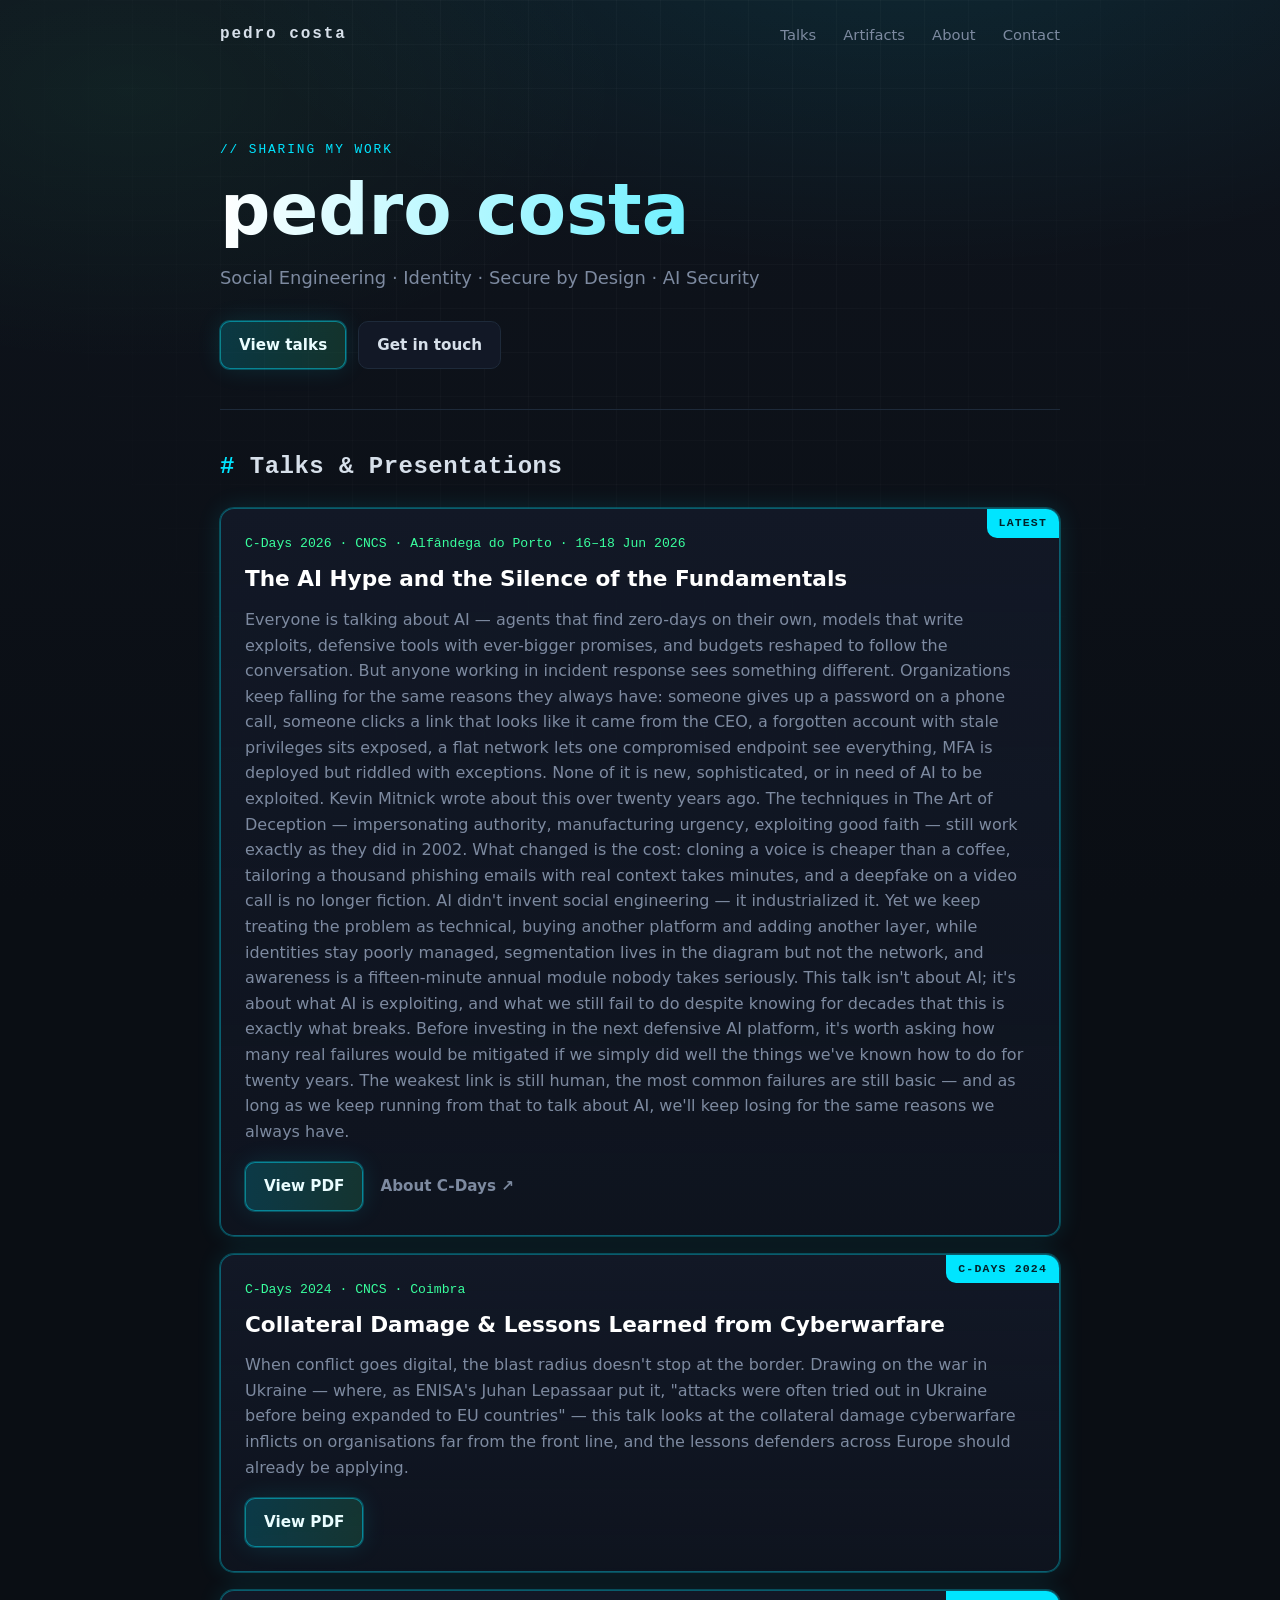
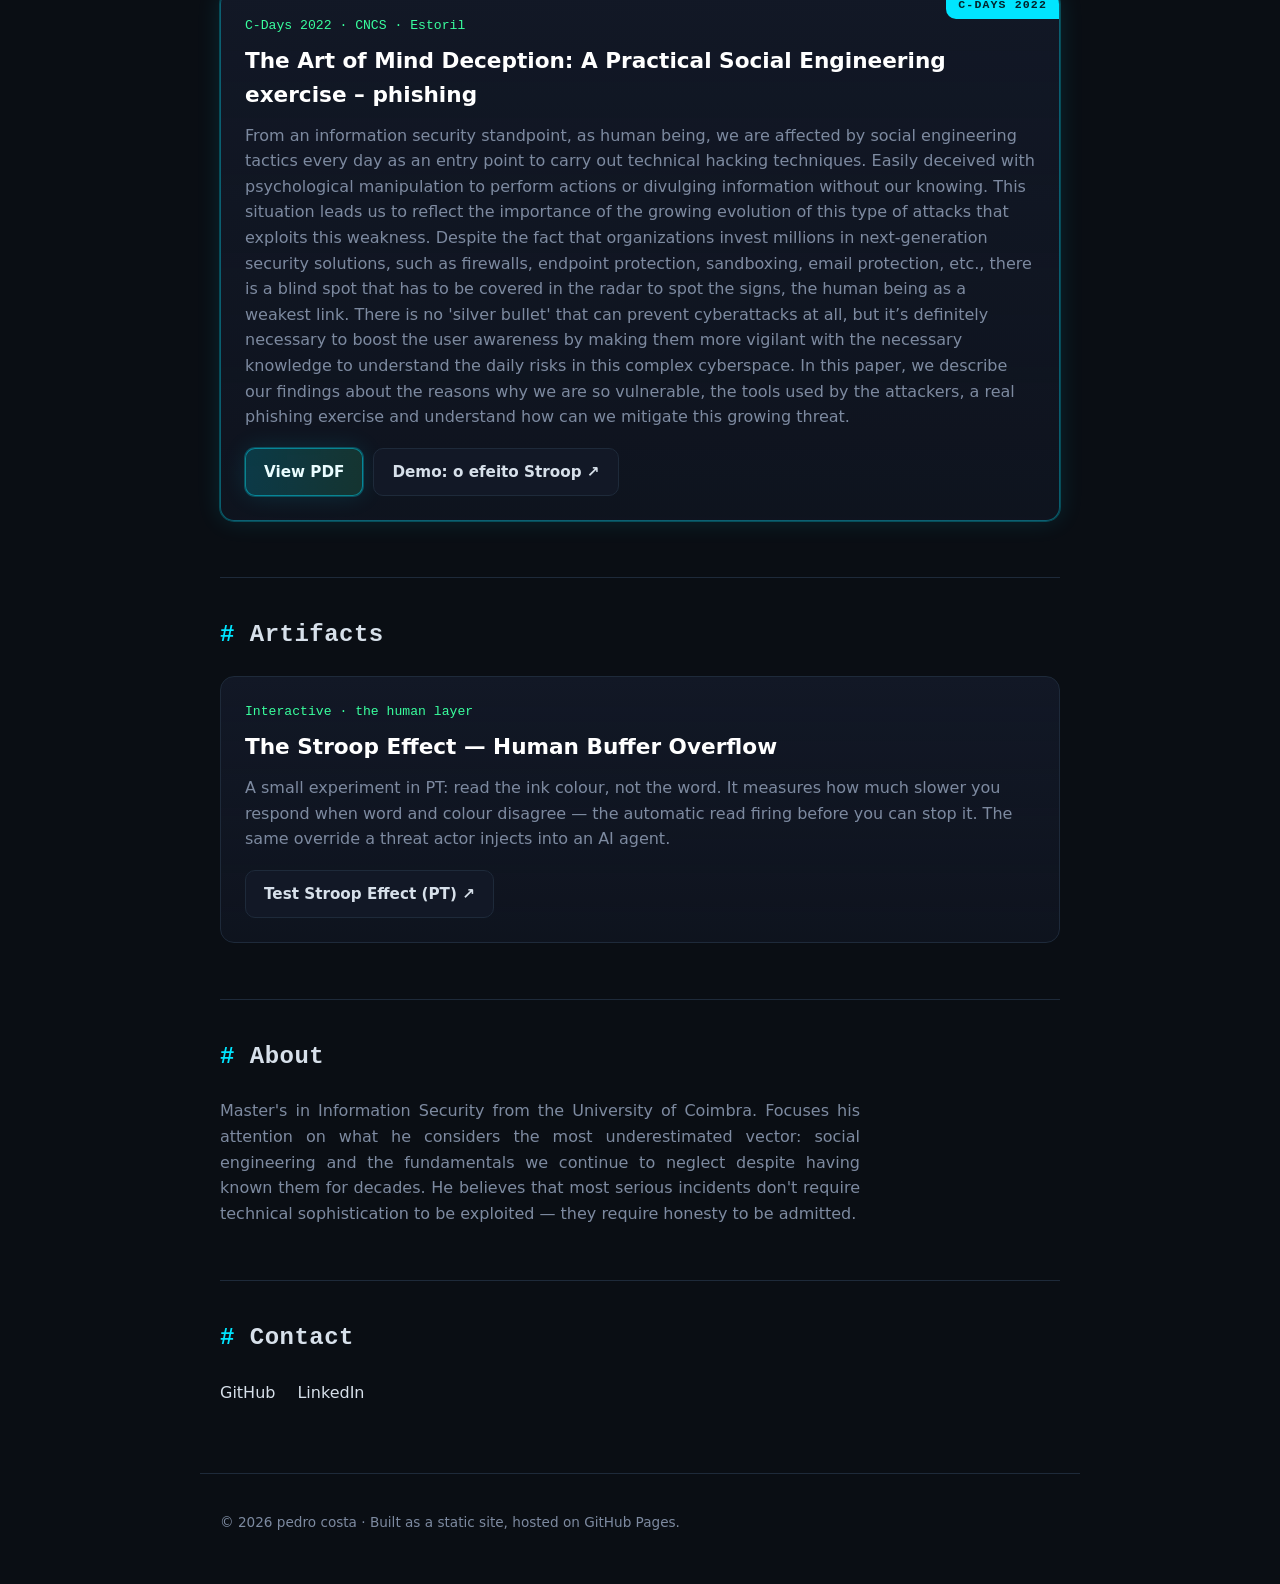
==== commit def96d65: "Update index.html" ====
--- a/index.html
+++ b/index.html
@@ -30,7 +30,7 @@
       <p class="eyebrow">// sharing my work</p>
       <h1>pedro costa</h1>
       <p class="subtitle">
-        Social Engineering
+        Social Engineering · Identity · Secure by Design · AI Security 
       </p>
       <div class="hero-cta">
         <a class="btn btn-primary" href="#talks">View talks</a>
